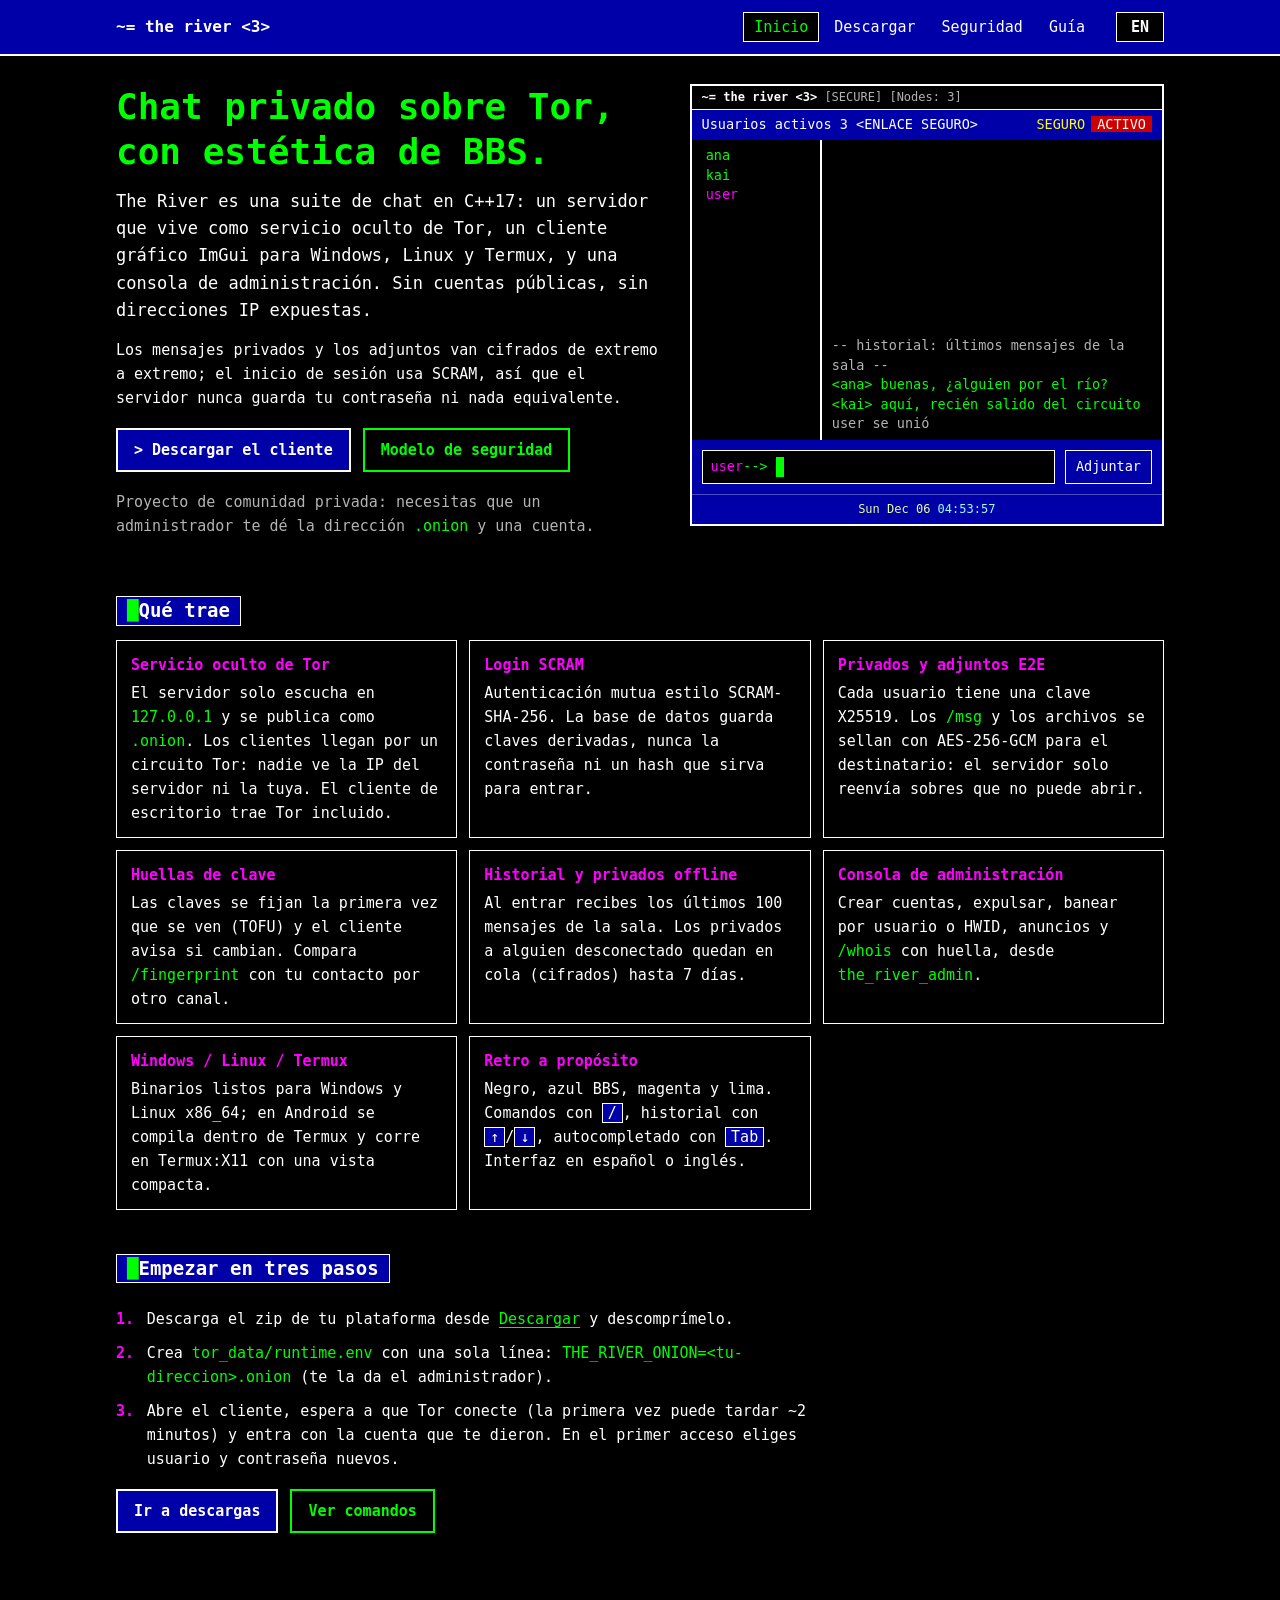
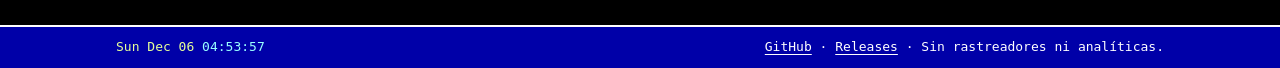
==== site/index.html @ 41ae6743 "feat(site): project website with client BBS style and Pages deploy Static ES/EN site (home, download" ====
<!doctype html>
<html lang="es" data-title-es="The River — chat privado sobre Tor" data-title-en="The River — private chat over Tor">
<head>
  <meta charset="utf-8">
  <meta name="viewport" content="width=device-width, initial-scale=1">
  <title>The River — chat privado sobre Tor</title>
  <meta name="description" content="The River: chat privado sobre Tor con mensajes privados cifrados de extremo a extremo, cliente retro para Windows, Linux y Termux.">
  <meta name="theme-color" content="#0000a8">
  <meta name="referrer" content="no-referrer">
  <link rel="icon" href="assets/favicon.svg" type="image/svg+xml">
  <link rel="stylesheet" href="assets/style.css">
  <script src="assets/site.js"></script>
</head>
<body>
  <a class="skip" href="#main"><span lang="es">Saltar al contenido</span><span lang="en">Skip to content</span></a>
  <header class="topbar">
    <div class="topbar-inner">
      <a class="brand" href="index.html">~= the river &lt;3&gt;</a>
      <nav aria-label="Principal / Main">
        <ul class="nav">
          <li><a href="index.html" aria-current="page"><span lang="es">Inicio</span><span lang="en">Home</span></a></li>
          <li><a href="download.html"><span lang="es">Descargar</span><span lang="en">Download</span></a></li>
          <li><a href="security.html"><span lang="es">Seguridad</span><span lang="en">Security</span></a></li>
          <li><a href="guide.html"><span lang="es">Guía</span><span lang="en">Guide</span></a></li>
        </ul>
      </nav>
      <button type="button" class="lang-btn" data-lang-toggle lang="en" aria-label="Switch to English">EN</button>
    </div>
  </header>
  <main id="main">

    <section class="hero" aria-labelledby="hero-title">
      <div>
        <h1 id="hero-title">
          <span lang="es">Chat privado sobre Tor, con estética de BBS.</span>
          <span lang="en">Private chat over Tor, BBS style.</span>
        </h1>
        <p class="lead" lang="es">The River es una suite de chat en C++17: un servidor que vive como servicio oculto de Tor, un cliente gráfico ImGui para Windows, Linux y Termux, y una consola de administración. Sin cuentas públicas, sin direcciones IP expuestas.</p>
        <p class="lead" lang="en">The River is a C++17 chat suite: a server that lives as a Tor hidden service, an ImGui desktop client for Windows, Linux and Termux, and an admin console. No public sign-up, no exposed IP addresses.</p>
        <p lang="es">Los mensajes privados y los adjuntos van cifrados de extremo a extremo; el inicio de sesión usa SCRAM, así que el servidor nunca guarda tu contraseña ni nada equivalente.</p>
        <p lang="en">Private messages and attachments are end-to-end encrypted; login uses SCRAM, so the server never stores your password or anything equivalent to it.</p>
        <div class="btn-row">
          <a class="btn" href="download.html"><span lang="es">&gt; Descargar el cliente</span><span lang="en">&gt; Download the client</span></a>
          <a class="btn alt" href="security.html"><span lang="es">Modelo de seguridad</span><span lang="en">Security model</span></a>
        </div>
        <p class="muted" lang="es">Proyecto de comunidad privada: necesitas que un administrador te dé la dirección <code>.onion</code> y una cuenta.</p>
        <p class="muted" lang="en">A private-community project: an administrator must give you the <code>.onion</code> address and an account.</p>
      </div>

      <figure class="term" data-term role="img" aria-label="Captura simulada del cliente: barra azul con usuarios activos, conversación en verde y magenta y el compositor user-->. / Simulated client screen: blue bar with active users, chat in lime and magenta, and the user--> composer." style="margin:0">
        <div class="term-title" aria-hidden="true"><b>~= the river &lt;3&gt;</b>  [SECURE]  [Nodes: 3]</div>
        <div class="term-head" aria-hidden="true">
          <span><span lang="es">Usuarios activos 3 &lt;ENLACE SEGURO&gt;</span><span lang="en">Active Users 3 &lt;SECURE UPLINK&gt;</span></span>
          <span><span class="status"><span lang="es">SEGURO</span><span lang="en">SECURE</span></span><span class="live"><span lang="es">ACTIVO</span><span lang="en">LIVE</span></span></span>
        </div>
        <div class="term-users-compact" aria-hidden="true"><span class="tag"><span lang="es">Ver usuarios</span><span lang="en">Show Users</span></span><span class="u-peer">ana</span> <span class="u-peer">kai</span> <span class="u-me">user</span></div>
        <div class="term-body" aria-hidden="true">
          <div class="term-users"><div class="u-peer">&nbsp;ana</div><div class="u-peer">&nbsp;kai</div><div class="u-me">&nbsp;user</div></div>
          <div class="term-sep"></div>
          <div class="term-feed">
            <p class="u-sys" data-history><span lang="es">-- historial: últimos mensajes de la sala --</span><span lang="en">-- history: latest room messages --</span></p>
            <p class="u-peer" data-history>&lt;ana&gt; <span lang="es">buenas, ¿alguien por el río?</span><span lang="en">hey, anyone down by the river?</span></p>
            <p class="u-peer" data-history>&lt;kai&gt; <span lang="es">aquí, recién salido del circuito</span><span lang="en">here, fresh out of the circuit</span></p>
            <p class="u-sys" data-history><span lang="es">user se unió</span><span lang="en">user joined</span></p>
            <p class="u-me" data-type-es="hola río &lt;3" data-type-en="hello river &lt;3">&lt;user&gt; <span lang="es">hola río &lt;3</span><span lang="en">hello river &lt;3</span></p>
            <p class="u-sys" data-type="/fingerprint kai"><span lang="es">Huella de kai: 7f3a-91c2-0be4-55d1-a8e0-3c77-e21b-4f90</span><span lang="en">kai fingerprint: 7f3a-91c2-0be4-55d1-a8e0-3c77-e21b-4f90</span></p>
            <p class="u-pm" data-type-es="/msg kai ¿la huella cuadra?" data-type-en="/msg kai does the fingerprint match?"><span lang="es">[PM a kai] ¿la huella cuadra?</span><span lang="en">[PM to kai] does the fingerprint match?</span></p>
            <p class="u-peer"><span lang="es">[PM de kai] cuadra. cifrado de extremo a extremo ;)</span><span lang="en">[PM from kai] it matches. end-to-end encrypted ;)</span></p>
            <p class="u-peer">&lt;ana&gt; [<span lang="es">IMAGEN</span><span lang="en">IMAGE</span>] rio.png (2.1 MB)</p>
          </div>
        </div>
        <div class="term-compose" aria-hidden="true">
          <div class="term-input"><span class="prompt-user">user</span><span class="prompt-arrow">--&gt;</span> <span class="u-peer" data-term-typed></span><span class="cursor">&nbsp;</span></div>
          <div class="term-attach"><span lang="es">Adjuntar</span><span lang="en">Attach</span></div>
        </div>
        <div class="term-foot" data-clock aria-hidden="true"><span class="ye">Sun Nov 22</span><span class="cy"> 00:00:00</span></div>
      </figure>
    </section>

    <section aria-labelledby="feat-title">
      <h2 id="feat-title"><span lang="es">Qué trae</span><span lang="en">What you get</span></h2>
      <ul class="features">
        <li><span class="k"><span lang="es">Servicio oculto de Tor</span><span lang="en">Tor hidden service</span></span>
          <span lang="es">El servidor solo escucha en <code>127.0.0.1</code> y se publica como <code>.onion</code>. Los clientes llegan por un circuito Tor: nadie ve la IP del servidor ni la tuya. El cliente de escritorio trae Tor incluido.</span>
          <span lang="en">The server listens on <code>127.0.0.1</code> only and is published as a <code>.onion</code>. Clients arrive through a Tor circuit: nobody sees the server's IP or yours. The desktop client ships with Tor bundled.</span></li>
        <li><span class="k"><span lang="es">Login SCRAM</span><span lang="en">SCRAM login</span></span>
          <span lang="es">Autenticación mutua estilo SCRAM-SHA-256. La base de datos guarda claves derivadas, nunca la contraseña ni un hash que sirva para entrar.</span>
          <span lang="en">Mutual SCRAM-SHA-256 style authentication. The database keeps derived keys, never the password or a hash that could be replayed to log in.</span></li>
        <li><span class="k"><span lang="es">Privados y adjuntos E2E</span><span lang="en">E2E private messages and attachments</span></span>
          <span lang="es">Cada usuario tiene una clave X25519. Los <code>/msg</code> y los archivos se sellan con AES-256-GCM para el destinatario: el servidor solo reenvía sobres que no puede abrir.</span>
          <span lang="en">Each user has an X25519 key. <code>/msg</code> messages and files are sealed with AES-256-GCM for the recipient: the server only forwards envelopes it cannot open.</span></li>
        <li><span class="k"><span lang="es">Huellas de clave</span><span lang="en">Key fingerprints</span></span>
          <span lang="es">Las claves se fijan la primera vez que se ven (TOFU) y el cliente avisa si cambian. Compara <code>/fingerprint</code> con tu contacto por otro canal.</span>
          <span lang="en">Keys are pinned on first sight (TOFU) and the client warns when they change. Compare <code>/fingerprint</code> with your contact over another channel.</span></li>
        <li><span class="k"><span lang="es">Historial y privados offline</span><span lang="en">History and offline PMs</span></span>
          <span lang="es">Al entrar recibes los últimos 100 mensajes de la sala. Los privados a alguien desconectado quedan en cola (cifrados) hasta 7 días.</span>
          <span lang="en">On login you get the latest 100 room messages. Private messages to someone offline are queued (still encrypted) for up to 7 days.</span></li>
        <li><span class="k"><span lang="es">Consola de administración</span><span lang="en">Admin console</span></span>
          <span lang="es">Crear cuentas, expulsar, banear por usuario o HWID, anuncios y <code>/whois</code> con huella, desde <code>the_river_admin</code>.</span>
          <span lang="en">Create accounts, kick, ban by user or HWID, announcements and <code>/whois</code> with fingerprint, from <code>the_river_admin</code>.</span></li>
        <li><span class="k">Windows / Linux / Termux</span>
          <span lang="es">Binarios listos para Windows y Linux x86_64; en Android se compila dentro de Termux y corre en Termux:X11 con una vista compacta.</span>
          <span lang="en">Ready-made binaries for Windows and Linux x86_64; on Android it builds inside Termux and runs in Termux:X11 with a compact layout.</span></li>
        <li><span class="k"><span lang="es">Retro a propósito</span><span lang="en">Retro on purpose</span></span>
          <span lang="es">Negro, azul BBS, magenta y lima. Comandos con <kbd>/</kbd>, historial con <kbd>↑</kbd>/<kbd>↓</kbd>, autocompletado con <kbd>Tab</kbd>. Interfaz en español o inglés.</span>
          <span lang="en">Black, BBS blue, magenta and lime. Slash commands, <kbd>↑</kbd>/<kbd>↓</kbd> history, <kbd>Tab</kbd> completion. Spanish or English interface.</span></li>
      </ul>
    </section>

    <section aria-labelledby="start-title">
      <h2 id="start-title"><span lang="es">Empezar en tres pasos</span><span lang="en">Get started in three steps</span></h2>
      <ol class="steps">
        <li lang="es">Descarga el zip de tu plataforma desde <a href="download.html">Descargar</a> y descomprímelo.</li>
        <li lang="en">Download the zip for your platform from <a href="download.html">Download</a> and unpack it.</li>
        <li lang="es">Crea <code>tor_data/runtime.env</code> con una sola línea: <code>THE_RIVER_ONION=&lt;tu-direccion&gt;.onion</code> (te la da el administrador).</li>
        <li lang="en">Create <code>tor_data/runtime.env</code> with a single line: <code>THE_RIVER_ONION=&lt;your-address&gt;.onion</code> (your administrator gives it to you).</li>
        <li lang="es">Abre el cliente, espera a que Tor conecte (la primera vez puede tardar ~2 minutos) y entra con la cuenta que te dieron. En el primer acceso eliges usuario y contraseña nuevos.</li>
        <li lang="en">Open the client, wait for Tor to connect (up to ~2 minutes the first time) and sign in with the account you were given. On first login you choose a new username and password.</li>
      </ol>
      <div class="btn-row">
        <a class="btn" href="download.html"><span lang="es">Ir a descargas</span><span lang="en">Go to downloads</span></a>
        <a class="btn alt" href="guide.html"><span lang="es">Ver comandos</span><span lang="en">See commands</span></a>
      </div>
    </section>

  </main>
  <footer class="footbar">
    <div class="footbar-inner">
      <span class="foot-clock" data-clock aria-hidden="true"><span class="ye">---</span><span class="cy"> --:--:--</span></span>
      <span><a href="https://github.com/jhulio435m/the_river">GitHub</a> &middot; <a href="https://github.com/jhulio435m/the_river/releases/latest">Releases</a> &middot; <span lang="es">Sin rastreadores ni analíticas.</span><span lang="en">No trackers, no analytics.</span></span>
    </div>
  </footer>
</body>
</html>
---- site/assets/style.css ----
/* The River - public site. Retro BBS/TTY identity shared with the ImGui client:
   black canvas, BBS blue bars, magenta + lime text, hard edges, monospace. */
:root {
  --black: #000000;
  --blue: #0000a8;        /* bbsBlue  ImVec4(0, 0, 0.66) */
  --blue-hi: #0000cc;     /* ButtonHovered ImVec4(0, 0, 0.8) */
  --magenta: #ff00ff;     /* bbsMagenta: 6.7:1 on black; only large/bold text on blue */
  --lime: #00ff00;        /* bbsLime */
  --white: #ffffff;
  --gray: #b3b3b3;        /* system log lines ImVec4(0.7, 0.7, 0.7) */
  --yellow: #ffff00;      /* status label */
  --cyan-pale: #99ffff;   /* footer clock */
  --yellow-pale: #e6ff99;
  --red: #cc0000;         /* LIVE badge */
  --warn: #ff7352;        /* ULTIMO ERROR */
  --border: rgba(0, 255, 102, 0.35);
  --mono: ui-monospace, "Cascadia Mono", "Cascadia Code", Consolas, "DejaVu Sans Mono",
          "Liberation Mono", Menlo, "Courier New", monospace;
  --gutter: 16px;
  --max: 1080px;
  color-scheme: dark;
}

*, *::before, *::after { box-sizing: border-box; border-radius: 0 !important; }

html { background: var(--black); -webkit-text-size-adjust: 100%; }
body {
  margin: 0;
  background: var(--black);
  color: var(--white);
  font-family: var(--mono);
  font-size: 15px;
  line-height: 1.6;
  min-height: 100vh;
  display: flex;
  flex-direction: column;
}

/* Language switching: every translatable block carries lang="es" or lang="en". */
html[lang="es"] body [lang="en"]:not(.lang-btn),
html[lang="en"] body [lang="es"]:not(.lang-btn) { display: none !important; }

a { color: var(--lime); text-underline-offset: 3px; }
a:hover { color: var(--white); background: var(--blue); }
:focus-visible { outline: 2px solid var(--yellow); outline-offset: 2px; }
::selection { background: var(--magenta); color: var(--black); }

.skip {
  position: absolute; left: var(--gutter); top: -100px; z-index: 10;
  background: var(--yellow); color: var(--black); padding: 4px 10px; font-weight: bold;
}
.skip:focus { top: 8px; }
.sr-only {
  position: absolute; width: 1px; height: 1px; padding: 0; margin: -1px;
  overflow: hidden; clip: rect(0 0 0 0); white-space: nowrap; border: 0;
}

/* ---------- Header bar (blue, like RenderHeaderBar) ---------- */
.topbar { background: var(--blue); color: var(--white); border-bottom: 2px solid var(--white); }
.topbar-inner {
  max-width: var(--max); margin: 0 auto; padding: 8px var(--gutter);
  display: flex; flex-wrap: wrap; align-items: center; gap: 8px 20px;
}
.brand {
  color: var(--white); text-decoration: none; font-weight: bold; white-space: nowrap;
  font-size: 16px; margin-right: auto;
}
.brand:hover { background: transparent; color: var(--lime); }
.brand .heart { color: var(--white); }
.nav { display: flex; flex-wrap: wrap; gap: 4px; margin: 0; padding: 0; list-style: none; }
.nav a {
  display: block; padding: 2px 10px; color: var(--white); text-decoration: none;
  border: 1px solid transparent;
}
.nav a:hover { background: var(--blue-hi); border-color: var(--white); color: var(--white); }
.nav a[aria-current="page"] { background: var(--black); color: var(--lime); border-color: var(--white); }

.lang-btn {
  font: inherit; font-weight: bold; cursor: pointer;
  background: var(--black); color: var(--white);
  border: 1px solid var(--white); padding: 2px 0; width: 48px;
}
.lang-btn:hover { background: var(--blue-hi); }

@media (max-width: 720px) {
  .topbar-inner { gap: 8px; }
  .topbar-inner > nav { order: 3; width: 100%; }
  .nav { display: grid; grid-template-columns: repeat(4, 1fr); }
  .nav a { text-align: center; padding: 4px 2px; border-color: rgba(255,255,255,.35); }
}
@media (max-width: 400px) {
  .nav { grid-template-columns: repeat(2, 1fr); }
}

/* ---------- Layout ---------- */
main { flex: 1; width: 100%; max-width: var(--max); margin: 0 auto; padding: 28px var(--gutter) 48px; }
section { margin: 0 0 44px; }
h1, h2, h3 { line-height: 1.25; margin: 0 0 14px; font-weight: bold; }
h1 { font-size: clamp(24px, 5vw, 36px); color: var(--lime); }
h2 {
  font-size: 19px; color: var(--white); background: var(--blue);
  display: inline-block; padding: 2px 10px; border: 1px solid var(--white);
}
h3 { font-size: 16px; color: var(--magenta); margin-top: 22px; }
h2::before { content: "\2588 "; color: var(--lime); }
p { margin: 0 0 14px; max-width: 78ch; }
ul, ol { margin: 0 0 14px; padding-left: 1.6em; max-width: 78ch; }
li { margin: 4px 0; }
ul.bullets { list-style: none; padding-left: 0; }
ul.bullets > li { padding-left: 2.2ch; text-indent: -2.2ch; }
ul.bullets > li::before { content: "> "; color: var(--magenta); }
strong { color: var(--lime); }
.muted { color: var(--gray); }
.lead { font-size: 17px; color: var(--white); }
.prompt-user { color: var(--magenta); }
.prompt-arrow { color: var(--lime); }

code, kbd, pre { font-family: var(--mono); }
code { color: var(--lime); overflow-wrap: anywhere; }
kbd { border: 1px solid var(--white); padding: 0 5px; color: var(--white); background: var(--blue); }
pre {
  background: var(--black); color: var(--lime); border: 1px solid var(--white);
  padding: 12px 14px; margin: 0 0 16px; overflow-x: auto; max-width: 100%;
  font-size: 14px; line-height: 1.5;
}
pre code { overflow-wrap: normal; }
pre .c { color: var(--gray); }

.panel { border: 1px solid var(--border); padding: 14px 16px; margin: 0 0 16px; background: #020402; }
.note { border-left: 4px solid var(--yellow); background: #0d0d00; padding: 10px 14px; margin: 0 0 16px; }
.note.warn { border-left-color: var(--warn); background: #1a0402; }
.note .tag { color: var(--yellow); font-weight: bold; }
.note.warn .tag { color: var(--warn); }

.grid { display: grid; gap: 16px; grid-template-columns: repeat(auto-fit, minmax(min(100%, 300px), 1fr)); }
.card { border: 1px solid var(--white); background: var(--black); padding: 14px 16px; }
.card h3 { margin-top: 0; }
.card p:last-child, .card ul:last-child { margin-bottom: 0; }

.btn {
  display: inline-block; font: inherit; font-weight: bold; text-decoration: none; cursor: pointer;
  padding: 8px 16px; border: 2px solid var(--white); background: var(--blue); color: var(--white);
}
.btn:hover { background: var(--blue-hi); color: var(--white); }
.btn.alt { background: var(--black); color: var(--lime); border-color: var(--lime); }
.btn.alt:hover { background: var(--lime); color: var(--black); }
.btn-row { display: flex; flex-wrap: wrap; gap: 12px; margin: 18px 0; }

/* Tables (commands / env vars) */
.table-wrap { overflow-x: auto; margin: 0 0 16px; border: 1px solid var(--white); }
table { border-collapse: collapse; width: 100%; font-size: 14px; }
th, td { text-align: left; vertical-align: top; padding: 7px 10px; border-bottom: 1px solid rgba(255,255,255,.2); }
th { background: var(--blue); color: var(--white); }
td:first-child { white-space: nowrap; }
tr:last-child td { border-bottom: 0; }
@media (max-width: 600px) {
  /* Stack rows so tables never need horizontal scroll on phones. */
  table, thead, tbody, tr, th, td { display: block; }
  thead { position: absolute; width: 1px; height: 1px; overflow: hidden; clip: rect(0 0 0 0); }
  tr { border-bottom: 1px solid rgba(255,255,255,.25); padding: 6px 0; }
  tr:last-child { border-bottom: 0; }
  td { border: 0; padding: 2px 10px; }
  td:first-child { white-space: normal; }
}

/* Can / can't see table colouring */
.yes { color: var(--lime); font-weight: bold; }
.no { color: var(--magenta); font-weight: bold; }

/* ---------- Hero terminal (mock of the client chat screen) ---------- */
.hero { display: grid; gap: 28px; grid-template-columns: minmax(0, 1fr); align-items: start; }
@media (min-width: 960px) { .hero { grid-template-columns: minmax(0, 1.15fr) minmax(0, 1fr); } }

.term {
  border: 2px solid var(--white); background: var(--black); font-size: 13.5px; line-height: 1.45;
  display: flex; flex-direction: column; min-width: 0; user-select: none;
}
.term-title {
  background: var(--black); color: var(--gray); padding: 3px 10px; border-bottom: 1px solid var(--white);
  font-size: 12px; white-space: nowrap; overflow: hidden; text-overflow: ellipsis;
}
.term-title b { color: var(--white); }
.term-head {
  background: var(--blue); color: var(--white); padding: 5px 10px;
  display: flex; flex-wrap: wrap; justify-content: space-between; gap: 4px 12px;
}
.term-head .status { color: var(--yellow); }
.term-head .live { background: var(--red); color: var(--white); padding: 0 6px; margin-left: 6px; }
.term-body { display: grid; grid-template-columns: 9.5em 2px minmax(0, 1fr); height: 300px; }
.term-users { padding: 6px 0 6px 6px; overflow: hidden; }
.term-users div { white-space: nowrap; overflow: hidden; text-overflow: ellipsis; }
.term-sep { background: var(--white); }
.term-feed {
  padding: 6px 10px; overflow: hidden; display: flex; flex-direction: column; justify-content: flex-end;
}
.term-feed p { margin: 0; max-width: none; overflow-wrap: anywhere; }
.u-me { color: var(--magenta); }
.u-peer { color: var(--lime); }
.u-sys { color: var(--gray); }
.u-pm { color: var(--magenta); }
.u-warn { color: var(--yellow); }
.term-compose { background: var(--blue); padding: 10px; display: flex; gap: 10px; }
.term-input {
  flex: 1; min-width: 0; background: var(--black); border: 1px solid var(--white);
  padding: 6px 8px; white-space: nowrap; overflow: hidden;
}
.term-attach {
  border: 1px solid var(--white); background: var(--blue); color: var(--white);
  padding: 6px 10px; white-space: nowrap;
}
.cursor { display: inline-block; width: .6em; background: var(--lime); color: var(--black); animation: blink 1s steps(1) infinite; }
.term-foot {
  background: var(--blue); text-align: center; padding: 6px 10px; font-size: 12px;
  border-top: 1px solid rgba(255,255,255,.3); white-space: nowrap; overflow: hidden;
}
.term-foot .cy, .foot-clock .cy { color: var(--cyan-pale); }
.term-foot .ye, .foot-clock .ye { color: var(--yellow-pale); }

/* Animation state set by site.js; without JS (or with reduced motion) every line is shown. */
.term.anim .term-feed p { display: none; }
.term.anim .term-feed p.on { display: block; animation: rise .25s ease-out; }

@keyframes blink { 50% { background: transparent; } }
@keyframes rise { from { opacity: 0; transform: translateY(6px); } to { opacity: 1; transform: none; } }

@media (max-width: 640px) {
  /* Compact layout, like the client on narrow screens: users panel collapses. */
  .term { font-size: 12.5px; }
  .term-body { grid-template-columns: minmax(0, 1fr); height: 260px; }
  .term-users, .term-sep { display: none; }
}
.term-users-compact { display: none; padding: 5px 10px; border-bottom: 1px solid var(--border); }
@media (max-width: 640px) { .term-users-compact { display: block; } }
.term-users-compact .tag { background: var(--blue); color: var(--white); padding: 0 6px; margin-right: 6px; border: 1px solid var(--white); }

/* Feature list */
.features { list-style: none; padding: 0; margin: 0; display: grid; gap: 12px;
  grid-template-columns: repeat(auto-fit, minmax(min(100%, 300px), 1fr)); max-width: none; }
.features li { border: 1px solid var(--white); padding: 12px 14px; margin: 0; }
.features .k { display: block; color: var(--magenta); font-weight: bold; margin-bottom: 4px; }

/* Steps */
ol.steps { counter-reset: s; list-style: none; padding-left: 0; }
ol.steps > li { counter-increment: s; position: relative; padding-left: 3.4ch; margin: 10px 0; }
ol.steps > li::before { content: counter(s) "."; position: absolute; left: 0; color: var(--magenta); font-weight: bold; }

.toc { display: flex; flex-wrap: wrap; gap: 6px 16px; list-style: none; padding: 0; margin: 0 0 28px; max-width: none; }
.toc a::before { content: "[ "; color: var(--gray); }
.toc a::after { content: " ]"; color: var(--gray); }

/* ---------- Footer bar (blue, like RenderFooterBar) ---------- */
.footbar { background: var(--blue); color: var(--white); border-top: 2px solid var(--white); }
.footbar-inner {
  max-width: var(--max); margin: 0 auto; padding: 10px var(--gutter);
  display: flex; flex-wrap: wrap; justify-content: space-between; gap: 6px 20px; font-size: 13px;
}
.footbar a { color: var(--white); }
.footbar a:hover { background: var(--black); color: var(--lime); }
.foot-clock { white-space: nowrap; }

@media (prefers-reduced-motion: reduce) {
  *, *::before, *::after { animation: none !important; transition: none !important; scroll-behavior: auto !important; }
  .term.anim .term-feed p { display: block; }
}
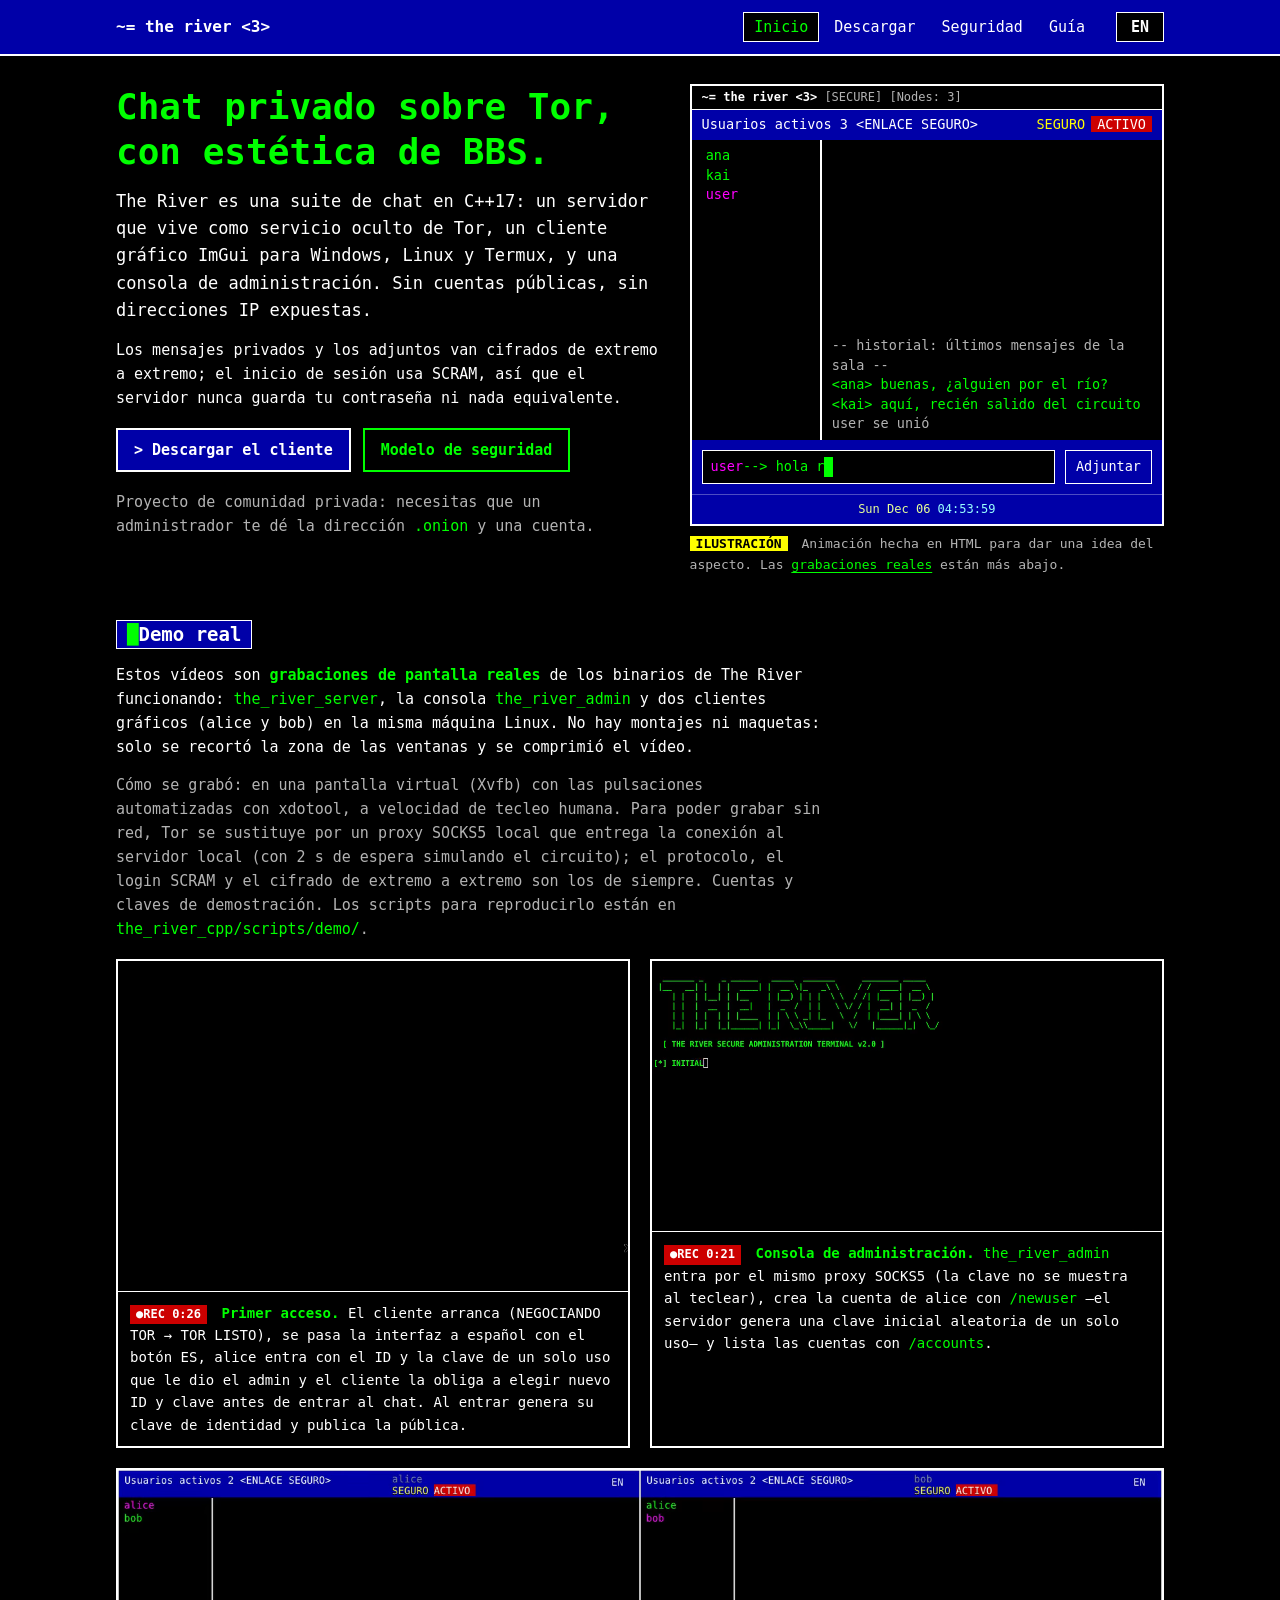
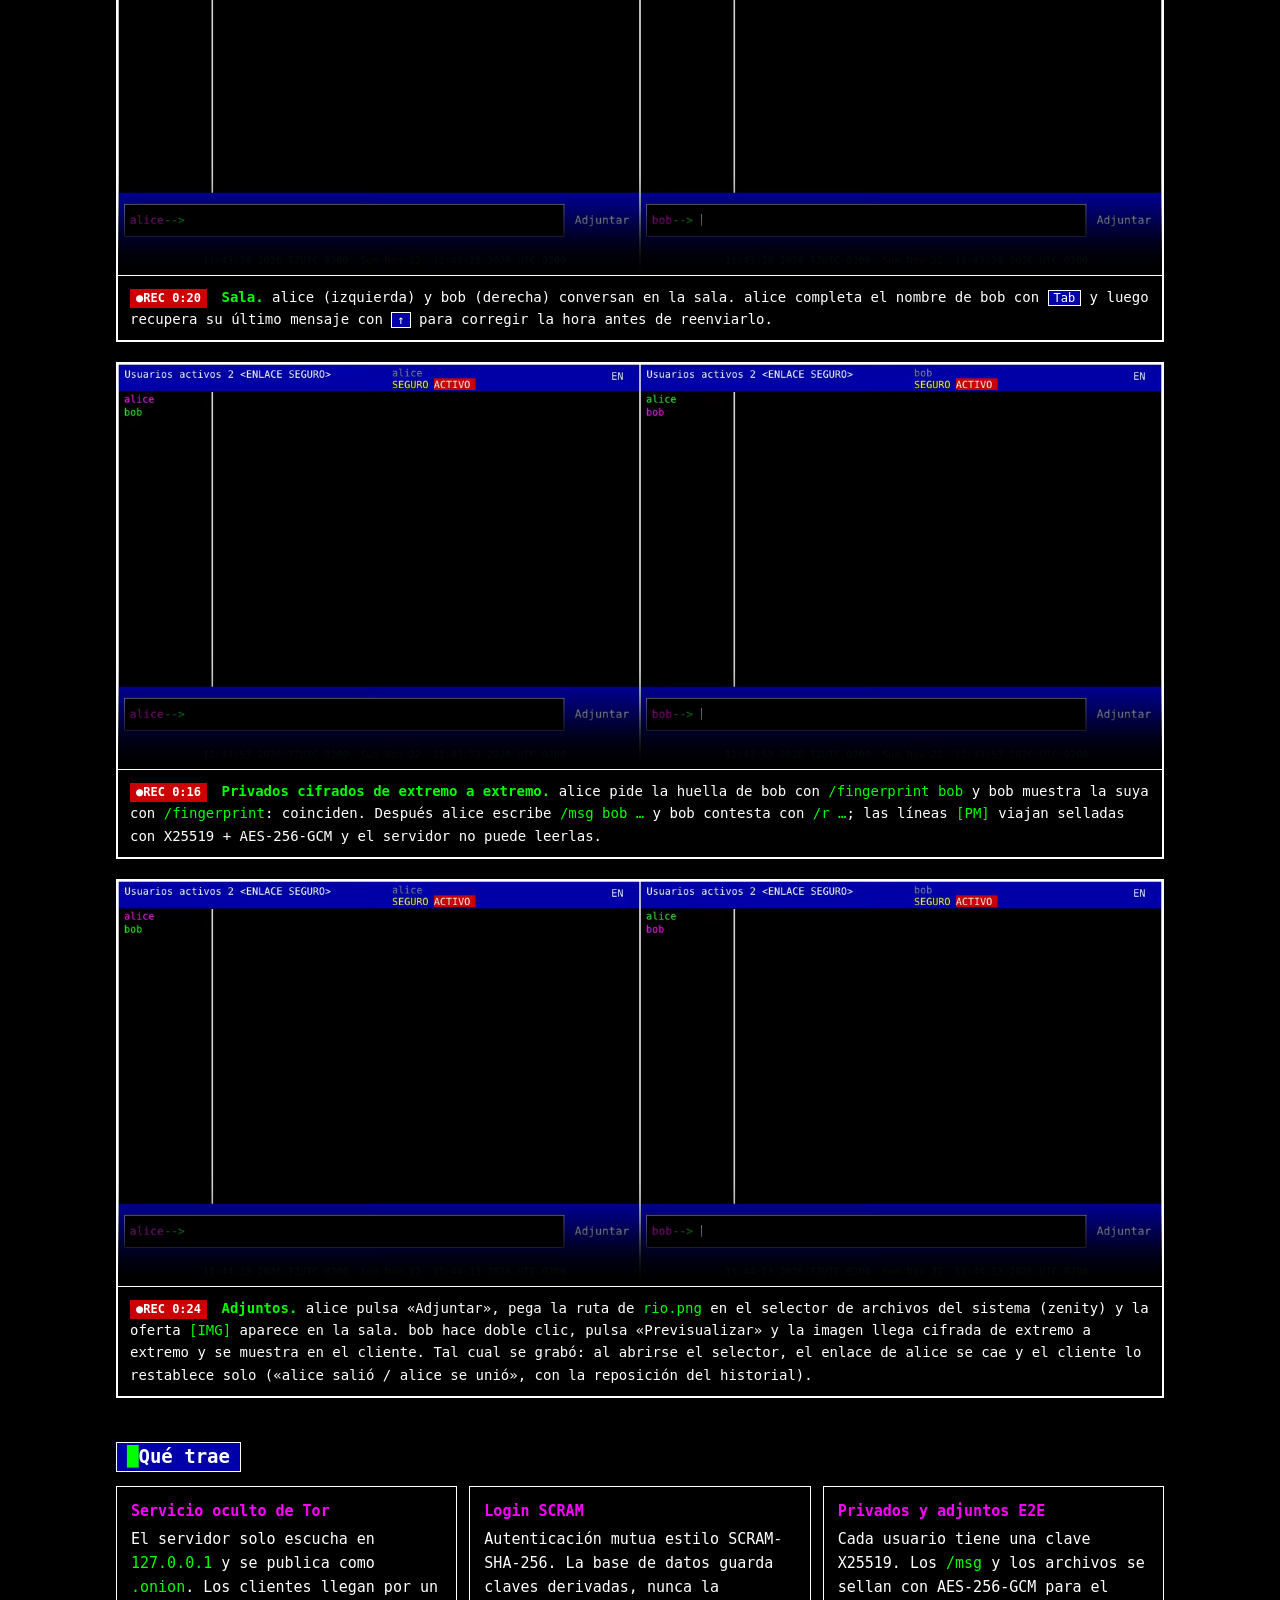
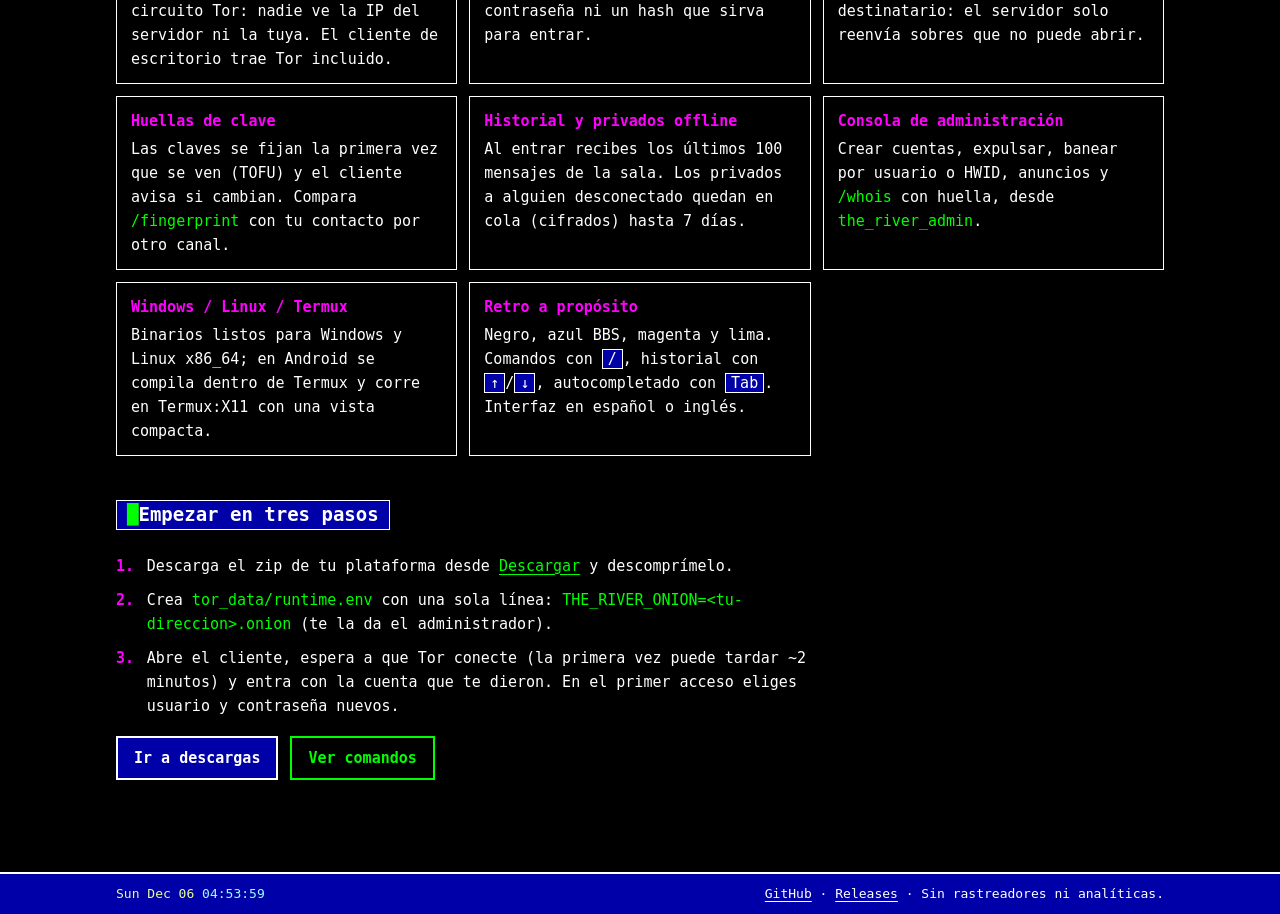
==== commit 594a6812: "feat(site): real recorded demo videos, Cloudflare Pages headers and deploy script Five real screen r" ====
--- a/site/index.html
+++ b/site/index.html
@@ -47,7 +47,8 @@
         <p class="muted" lang="en">A private-community project: an administrator must give you the <code>.onion</code> address and an account.</p>
       </div>
 
-      <figure class="term" data-term role="img" aria-label="Captura simulada del cliente: barra azul con usuarios activos, conversación en verde y magenta y el compositor user-->. / Simulated client screen: blue bar with active users, chat in lime and magenta, and the user--> composer." style="margin:0">
+      <div class="hero-visual">
+      <figure class="term" data-term role="img" aria-label="Ilustración animada del cliente (no es una grabación): barra azul con usuarios activos, conversación en verde y magenta y el compositor user-->. / Animated illustration of the client (not a recording): blue bar with active users, chat in lime and magenta, and the user--> composer.">
         <div class="term-title" aria-hidden="true"><b>~= the river &lt;3&gt;</b>  [SECURE]  [Nodes: 3]</div>
         <div class="term-head" aria-hidden="true">
           <span><span lang="es">Usuarios activos 3 &lt;ENLACE SEGURO&gt;</span><span lang="en">Active Users 3 &lt;SECURE UPLINK&gt;</span></span>
@@ -75,6 +76,66 @@
         </div>
         <div class="term-foot" data-clock aria-hidden="true"><span class="ye">Sun Nov 22</span><span class="cy"> 00:00:00</span></div>
       </figure>
+      <p class="mock-label"><span class="tag" lang="es">ILUSTRACIÓN</span><span class="tag" lang="en">ILLUSTRATION</span>
+        <span lang="es">Animación hecha en HTML para dar una idea del aspecto. Las <a href="#demo">grabaciones reales</a> están más abajo.</span>
+        <span lang="en">An HTML animation to give an idea of the look. The <a href="#demo">real recordings</a> are below.</span></p>
+      </div>
+    </section>
+
+    <section id="demo" aria-labelledby="demo-title">
+      <h2 id="demo-title"><span lang="es">Demo real</span><span lang="en">Real demo</span></h2>
+      <p lang="es">Estos vídeos son <strong>grabaciones de pantalla reales</strong> de los binarios de The River funcionando: <code>the_river_server</code>, la consola <code>the_river_admin</code> y dos clientes gráficos (alice y bob) en la misma máquina Linux. No hay montajes ni maquetas: solo se recortó la zona de las ventanas y se comprimió el vídeo.</p>
+      <p lang="en">These videos are <strong>real screen recordings</strong> of The River binaries running: <code>the_river_server</code>, the <code>the_river_admin</code> console and two GUI clients (alice and bob) on the same Linux machine. No mock-ups or edited composites: the capture was only cropped to the windows and compressed.</p>
+      <p class="muted" lang="es">Cómo se grabó: en una pantalla virtual (Xvfb) con las pulsaciones automatizadas con xdotool, a velocidad de tecleo humana. Para poder grabar sin red, Tor se sustituye por un proxy SOCKS5 local que entrega la conexión al servidor local (con 2 s de espera simulando el circuito); el protocolo, el login SCRAM y el cifrado de extremo a extremo son los de siempre. Cuentas y claves de demostración. Los scripts para reproducirlo están en <code>the_river_cpp/scripts/demo/</code>.</p>
+      <p class="muted" lang="en">How it was recorded: on a virtual display (Xvfb) with keystrokes automated by xdotool at human typing speed. To record offline, Tor is replaced by a local SOCKS5 proxy that hands the connection to the local server (with a 2 s delay standing in for the circuit); the protocol, SCRAM login and end-to-end encryption are the real ones. Demo accounts and keys only. The scripts that reproduce it live in <code>the_river_cpp/scripts/demo/</code>.</p>
+
+      <div class="clips">
+        <figure class="clip">
+          <video data-demo muted loop playsinline preload="metadata" width="960" height="620" poster="media/login.jpg" aria-describedby="cap-login">
+            <source src="media/login.mp4" type="video/mp4">
+            <source src="media/login.webm" type="video/webm">
+          </video>
+          <figcaption id="cap-login"><span class="rec">REC 0:26</span>
+            <span lang="es"><strong>Primer acceso.</strong> El cliente arranca (NEGOCIANDO TOR → TOR LISTO), se pasa la interfaz a español con el botón ES, alice entra con el ID y la clave de un solo uso que le dio el admin y el cliente la obliga a elegir nuevo ID y clave antes de entrar al chat. Al entrar genera su clave de identidad y publica la pública.</span>
+            <span lang="en"><strong>First access.</strong> The client starts (NEGOCIANDO TOR → TOR LISTO), the UI is switched to Spanish with the ES button, alice signs in with the ID and one-time key the admin gave her, and the client makes her pick a new ID and key before entering the chat. On entry it generates her identity key and publishes the public half.</span></figcaption>
+        </figure>
+        <figure class="clip">
+          <video data-demo muted loop playsinline preload="metadata" width="1012" height="536" poster="media/admin.jpg" aria-describedby="cap-admin">
+            <source src="media/admin.mp4" type="video/mp4">
+            <source src="media/admin.webm" type="video/webm">
+          </video>
+          <figcaption id="cap-admin"><span class="rec">REC 0:21</span>
+            <span lang="es"><strong>Consola de administración.</strong> <code>the_river_admin</code> entra por el mismo proxy SOCKS5 (la clave no se muestra al teclear), crea la cuenta de alice con <code>/newuser</code> —el servidor genera una clave inicial aleatoria de un solo uso— y lista las cuentas con <code>/accounts</code>.</span>
+            <span lang="en"><strong>Admin console.</strong> <code>the_river_admin</code> connects through the same SOCKS5 proxy (the key is not echoed), creates alice's account with <code>/newuser</code> —the server generates a random one-time initial key— and lists accounts with <code>/accounts</code>.</span></figcaption>
+        </figure>
+        <figure class="clip wide">
+          <video data-demo muted loop playsinline preload="metadata" width="1600" height="620" poster="media/chat.jpg" aria-describedby="cap-chat">
+            <source src="media/chat.mp4" type="video/mp4">
+            <source src="media/chat.webm" type="video/webm">
+          </video>
+          <figcaption id="cap-chat"><span class="rec">REC 0:20</span>
+            <span lang="es"><strong>Sala.</strong> alice (izquierda) y bob (derecha) conversan en la sala. alice completa el nombre de bob con <kbd>Tab</kbd> y luego recupera su último mensaje con <kbd>↑</kbd> para corregir la hora antes de reenviarlo.</span>
+            <span lang="en"><strong>Room.</strong> alice (left) and bob (right) chat in the room. alice completes bob's name with <kbd>Tab</kbd>, then recalls her last message with <kbd>↑</kbd> to fix the time before sending it again.</span></figcaption>
+        </figure>
+        <figure class="clip wide">
+          <video data-demo muted loop playsinline preload="metadata" width="1600" height="620" poster="media/private.jpg" aria-describedby="cap-private">
+            <source src="media/private.mp4" type="video/mp4">
+            <source src="media/private.webm" type="video/webm">
+          </video>
+          <figcaption id="cap-private"><span class="rec">REC 0:16</span>
+            <span lang="es"><strong>Privados cifrados de extremo a extremo.</strong> alice pide la huella de bob con <code>/fingerprint bob</code> y bob muestra la suya con <code>/fingerprint</code>: coinciden. Después alice escribe <code>/msg bob …</code> y bob contesta con <code>/r …</code>; las líneas <code>[PM]</code> viajan selladas con X25519 + AES-256-GCM y el servidor no puede leerlas.</span>
+            <span lang="en"><strong>End-to-end encrypted private messages.</strong> alice asks for bob's fingerprint with <code>/fingerprint bob</code> and bob shows his own with <code>/fingerprint</code>: they match. Then alice sends <code>/msg bob …</code> and bob replies with <code>/r …</code>; the <code>[PM]</code> lines travel sealed with X25519 + AES-256-GCM and the server cannot read them.</span></figcaption>
+        </figure>
+        <figure class="clip wide">
+          <video data-demo muted loop playsinline preload="metadata" width="1600" height="620" poster="media/attachment.jpg" aria-describedby="cap-attachment">
+            <source src="media/attachment.mp4" type="video/mp4">
+            <source src="media/attachment.webm" type="video/webm">
+          </video>
+          <figcaption id="cap-attachment"><span class="rec">REC 0:24</span>
+            <span lang="es"><strong>Adjuntos.</strong> alice pulsa «Adjuntar», pega la ruta de <code>rio.png</code> en el selector de archivos del sistema (zenity) y la oferta <code>[IMG]</code> aparece en la sala. bob hace doble clic, pulsa «Previsualizar» y la imagen llega cifrada de extremo a extremo y se muestra en el cliente. Tal cual se grabó: al abrirse el selector, el enlace de alice se cae y el cliente lo restablece solo («alice salió / alice se unió», con la reposición del historial).</span>
+            <span lang="en"><strong>Attachments.</strong> alice clicks “Adjuntar” (Attach), pastes the path of <code>rio.png</code> into the system file picker (zenity) and the <code>[IMG]</code> offer shows up in the room. bob double-clicks it, presses “Previsualizar” (Preview) and the image arrives end-to-end encrypted and is shown in the client. Exactly as recorded: when the picker opens, alice's link drops and the client re-establishes it by itself (“alice salió / alice se unió”, with the history replay).</span></figcaption>
+        </figure>
+      </div>
     </section>
 
     <section aria-labelledby="feat-title">
--- a/site/assets/style.css
+++ b/site/assets/style.css
@@ -233,6 +233,26 @@
 @media (max-width: 640px) { .term-users-compact { display: block; } }
 .term-users-compact .tag { background: var(--blue); color: var(--white); padding: 0 6px; margin-right: 6px; border: 1px solid var(--white); }
 
+/* Hero mock is an illustration: say so right under it. */
+.hero-visual { min-width: 0; }
+.hero-visual .term { margin: 0; }
+.mock-label { font-size: 13px; color: var(--gray); margin: 8px 0 0; max-width: none; }
+.mock-label .tag { background: var(--yellow); color: var(--black); font-weight: bold; padding: 0 6px; margin-right: 6px; }
+
+/* ---------- Real demo clips (site/media, recorded by scripts/demo) ---------- */
+.clips { display: grid; gap: 20px; grid-template-columns: minmax(0, 1fr); margin-top: 18px; }
+@media (min-width: 900px) {
+  .clips { grid-template-columns: repeat(2, minmax(0, 1fr)); }
+  .clip.wide { grid-column: 1 / -1; }
+}
+.clip { margin: 0; border: 2px solid var(--white); background: var(--black); min-width: 0; }
+.clip video { display: block; width: 100%; height: auto; background: var(--black); border-bottom: 1px solid var(--white); }
+.clip figcaption { padding: 10px 12px; font-size: 14px; color: var(--white); }
+.clip figcaption kbd { font-size: 12px; }
+.rec { display: inline-block; background: var(--red); color: var(--white); font-weight: bold; padding: 0 6px; margin-right: 6px; font-size: 12px; }
+.rec::before { content: "\25CF "; }
+.clip-single { max-width: 100%; margin: 0 0 16px; }
+
 /* Feature list */
 .features { list-style: none; padding: 0; margin: 0; display: grid; gap: 12px;
   grid-template-columns: repeat(auto-fit, minmax(min(100%, 300px), 1fr)); max-width: none; }
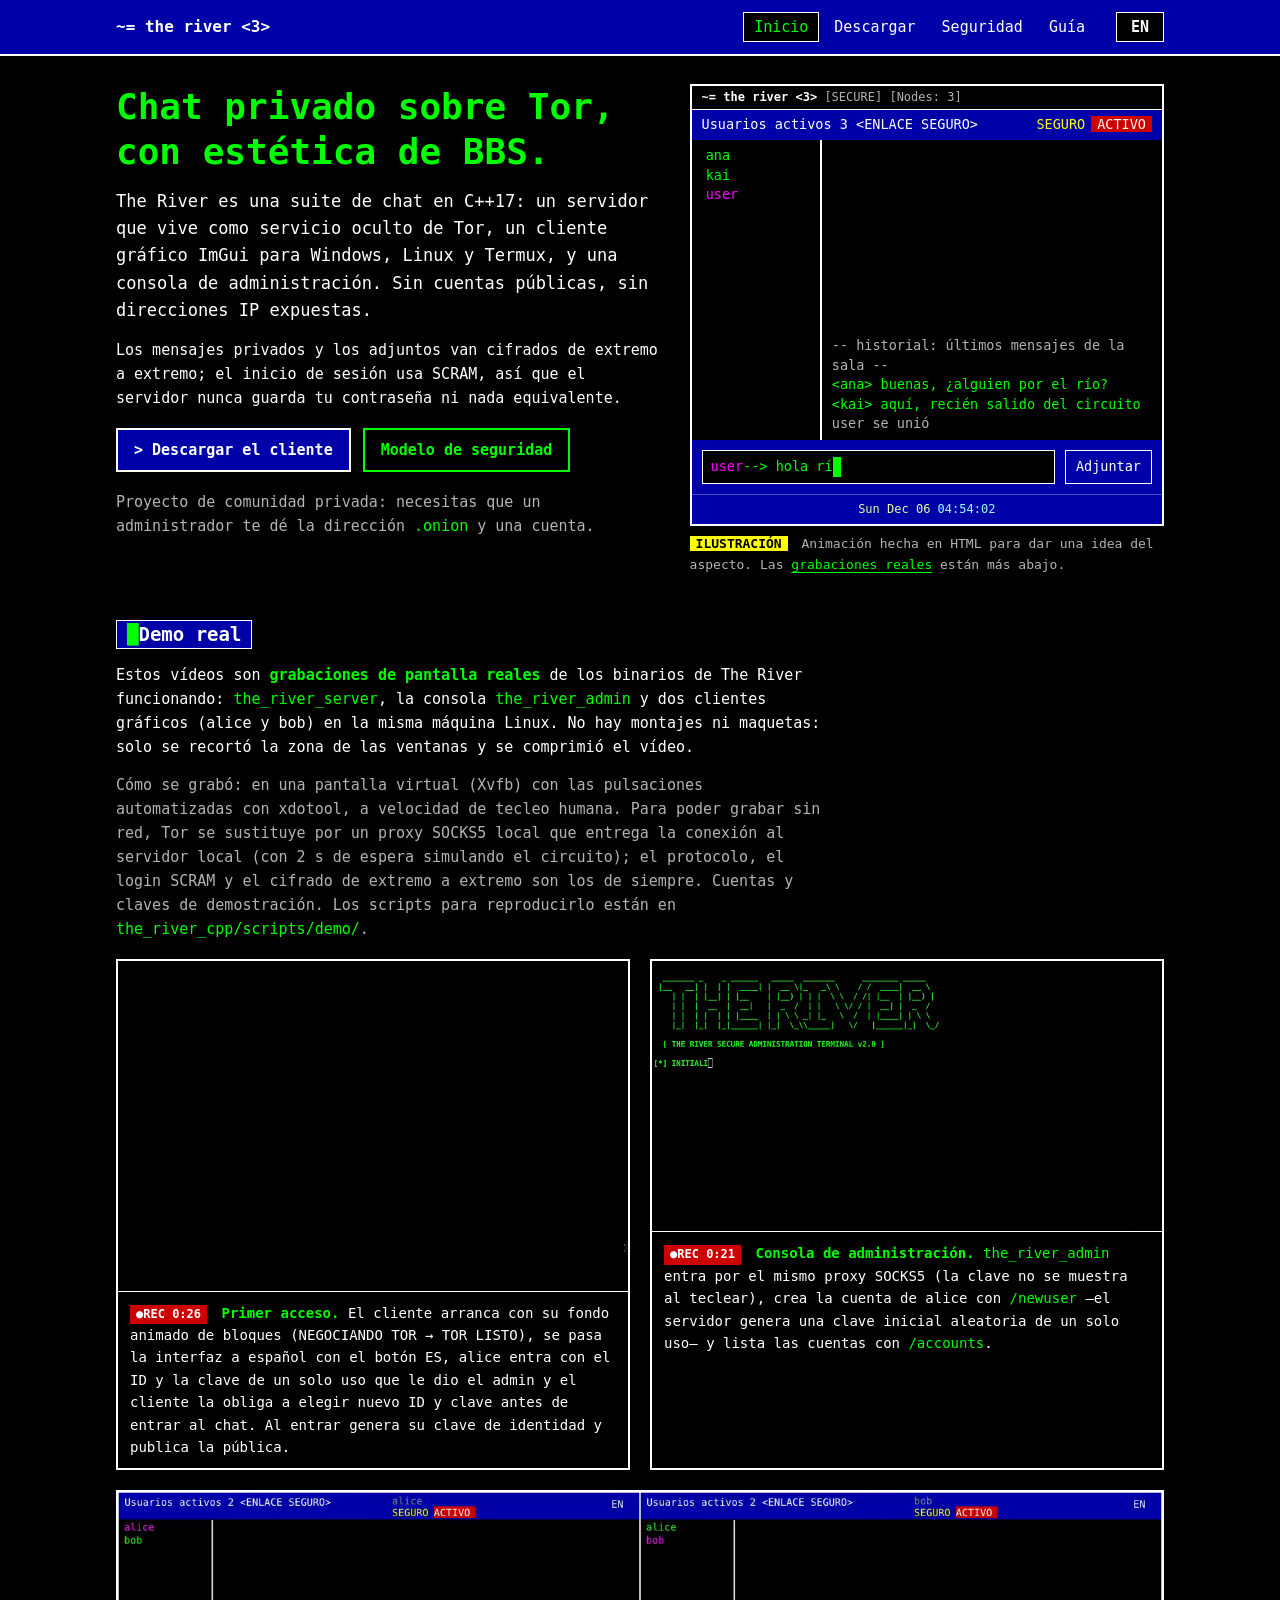
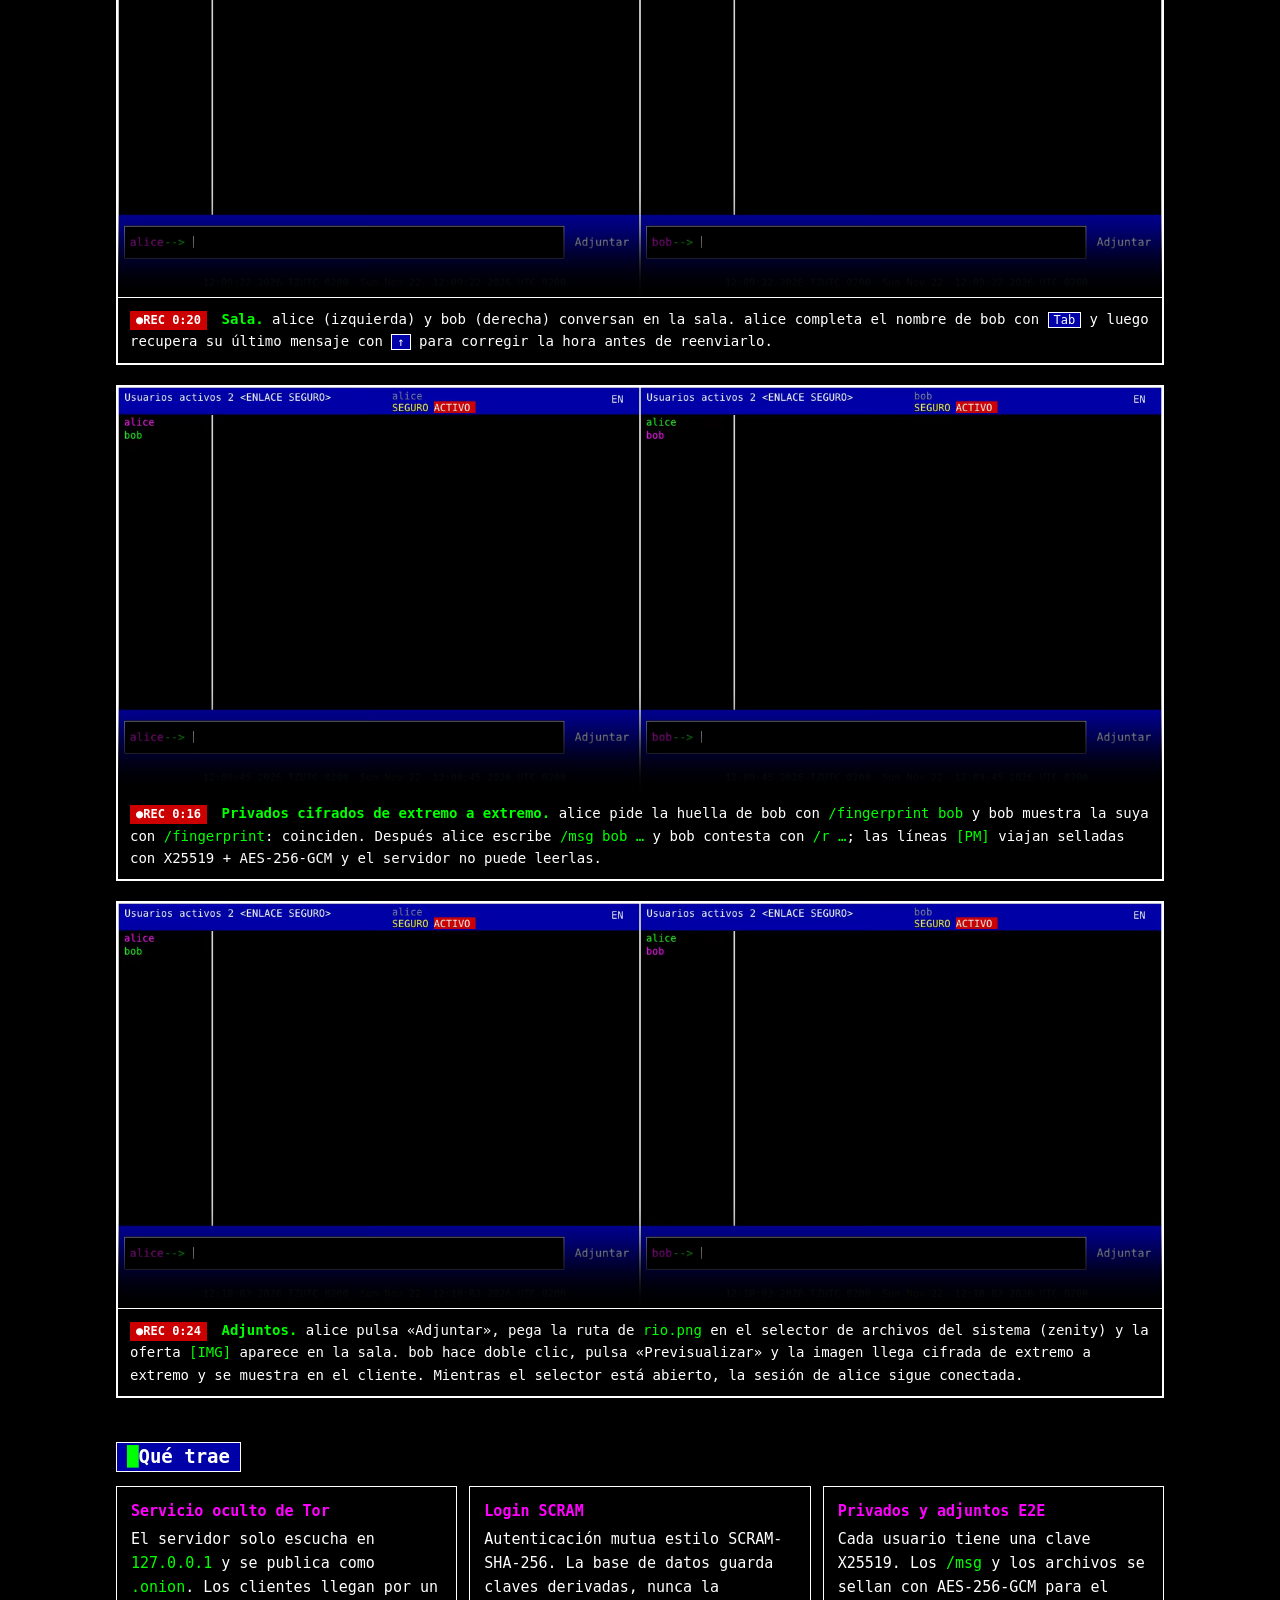
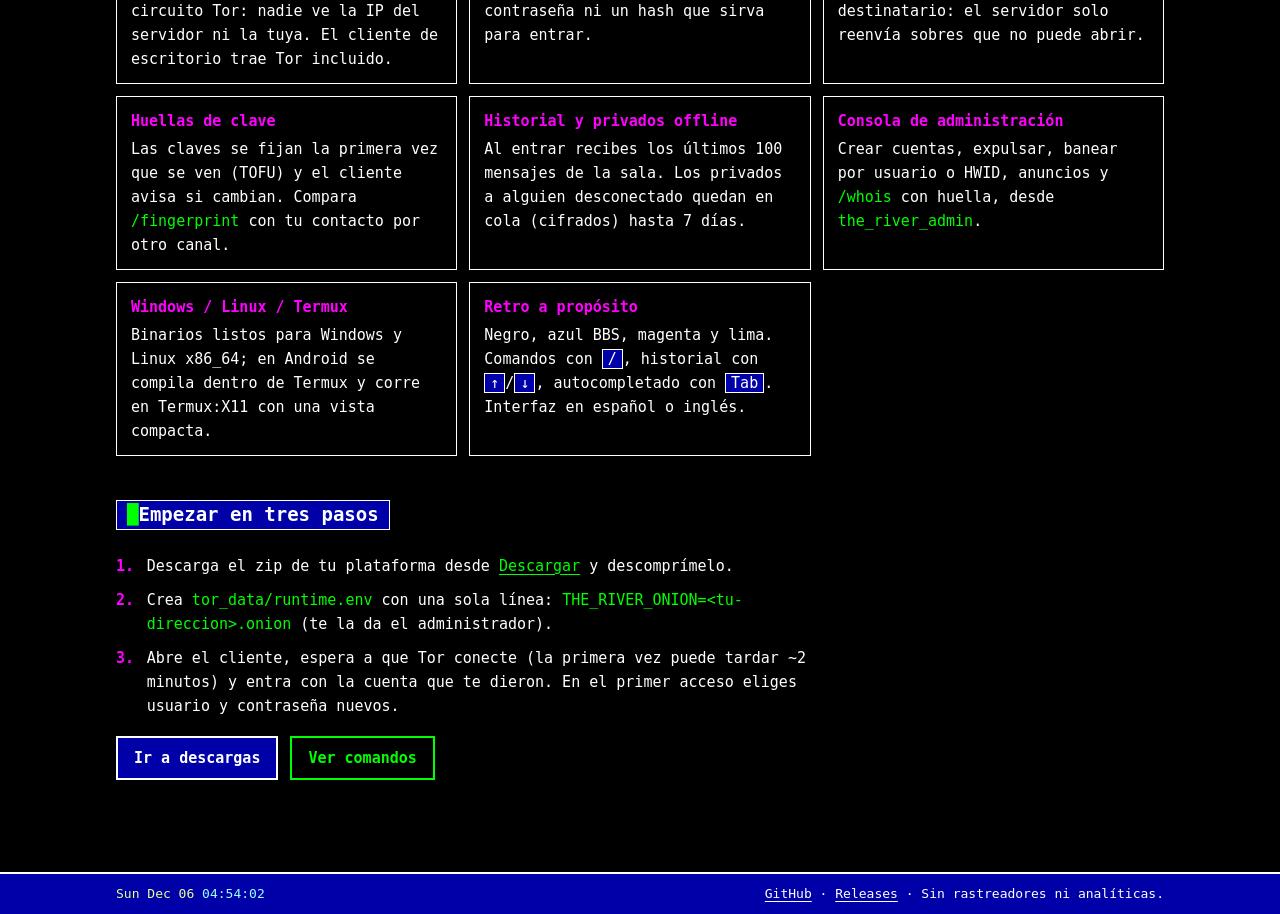
==== commit 9bd1087e: "fix(client): survive EINTR and idle timeouts, render block glyphs, bilingual status texts - RecvExac" ====
--- a/site/index.html
+++ b/site/index.html
@@ -96,8 +96,8 @@
             <source src="media/login.webm" type="video/webm">
           </video>
           <figcaption id="cap-login"><span class="rec">REC 0:26</span>
-            <span lang="es"><strong>Primer acceso.</strong> El cliente arranca (NEGOCIANDO TOR → TOR LISTO), se pasa la interfaz a español con el botón ES, alice entra con el ID y la clave de un solo uso que le dio el admin y el cliente la obliga a elegir nuevo ID y clave antes de entrar al chat. Al entrar genera su clave de identidad y publica la pública.</span>
-            <span lang="en"><strong>First access.</strong> The client starts (NEGOCIANDO TOR → TOR LISTO), the UI is switched to Spanish with the ES button, alice signs in with the ID and one-time key the admin gave her, and the client makes her pick a new ID and key before entering the chat. On entry it generates her identity key and publishes the public half.</span></figcaption>
+            <span lang="es"><strong>Primer acceso.</strong> El cliente arranca con su fondo animado de bloques (NEGOCIANDO TOR → TOR LISTO), se pasa la interfaz a español con el botón ES, alice entra con el ID y la clave de un solo uso que le dio el admin y el cliente la obliga a elegir nuevo ID y clave antes de entrar al chat. Al entrar genera su clave de identidad y publica la pública.</span>
+            <span lang="en"><strong>First access.</strong> The client starts over its animated block background (NEGOCIANDO TOR → TOR LISTO), the UI is switched to Spanish with the ES button, alice signs in with the ID and one-time key the admin gave her, and the client makes her pick a new ID and key before entering the chat. On entry it generates her identity key and publishes the public half.</span></figcaption>
         </figure>
         <figure class="clip">
           <video data-demo muted loop playsinline preload="metadata" width="1012" height="536" poster="media/admin.jpg" aria-describedby="cap-admin">
@@ -132,8 +132,8 @@
             <source src="media/attachment.webm" type="video/webm">
           </video>
           <figcaption id="cap-attachment"><span class="rec">REC 0:24</span>
-            <span lang="es"><strong>Adjuntos.</strong> alice pulsa «Adjuntar», pega la ruta de <code>rio.png</code> en el selector de archivos del sistema (zenity) y la oferta <code>[IMG]</code> aparece en la sala. bob hace doble clic, pulsa «Previsualizar» y la imagen llega cifrada de extremo a extremo y se muestra en el cliente. Tal cual se grabó: al abrirse el selector, el enlace de alice se cae y el cliente lo restablece solo («alice salió / alice se unió», con la reposición del historial).</span>
-            <span lang="en"><strong>Attachments.</strong> alice clicks “Adjuntar” (Attach), pastes the path of <code>rio.png</code> into the system file picker (zenity) and the <code>[IMG]</code> offer shows up in the room. bob double-clicks it, presses “Previsualizar” (Preview) and the image arrives end-to-end encrypted and is shown in the client. Exactly as recorded: when the picker opens, alice's link drops and the client re-establishes it by itself (“alice salió / alice se unió”, with the history replay).</span></figcaption>
+            <span lang="es"><strong>Adjuntos.</strong> alice pulsa «Adjuntar», pega la ruta de <code>rio.png</code> en el selector de archivos del sistema (zenity) y la oferta <code>[IMG]</code> aparece en la sala. bob hace doble clic, pulsa «Previsualizar» y la imagen llega cifrada de extremo a extremo y se muestra en el cliente. Mientras el selector está abierto, la sesión de alice sigue conectada.</span>
+            <span lang="en"><strong>Attachments.</strong> alice clicks “Adjuntar” (Attach), pastes the path of <code>rio.png</code> into the system file picker (zenity) and the <code>[IMG]</code> offer shows up in the room. bob double-clicks it, presses “Previsualizar” (Preview) and the image arrives end-to-end encrypted and is shown in the client. alice's session stays connected while the picker is open.</span></figcaption>
         </figure>
       </div>
     </section>
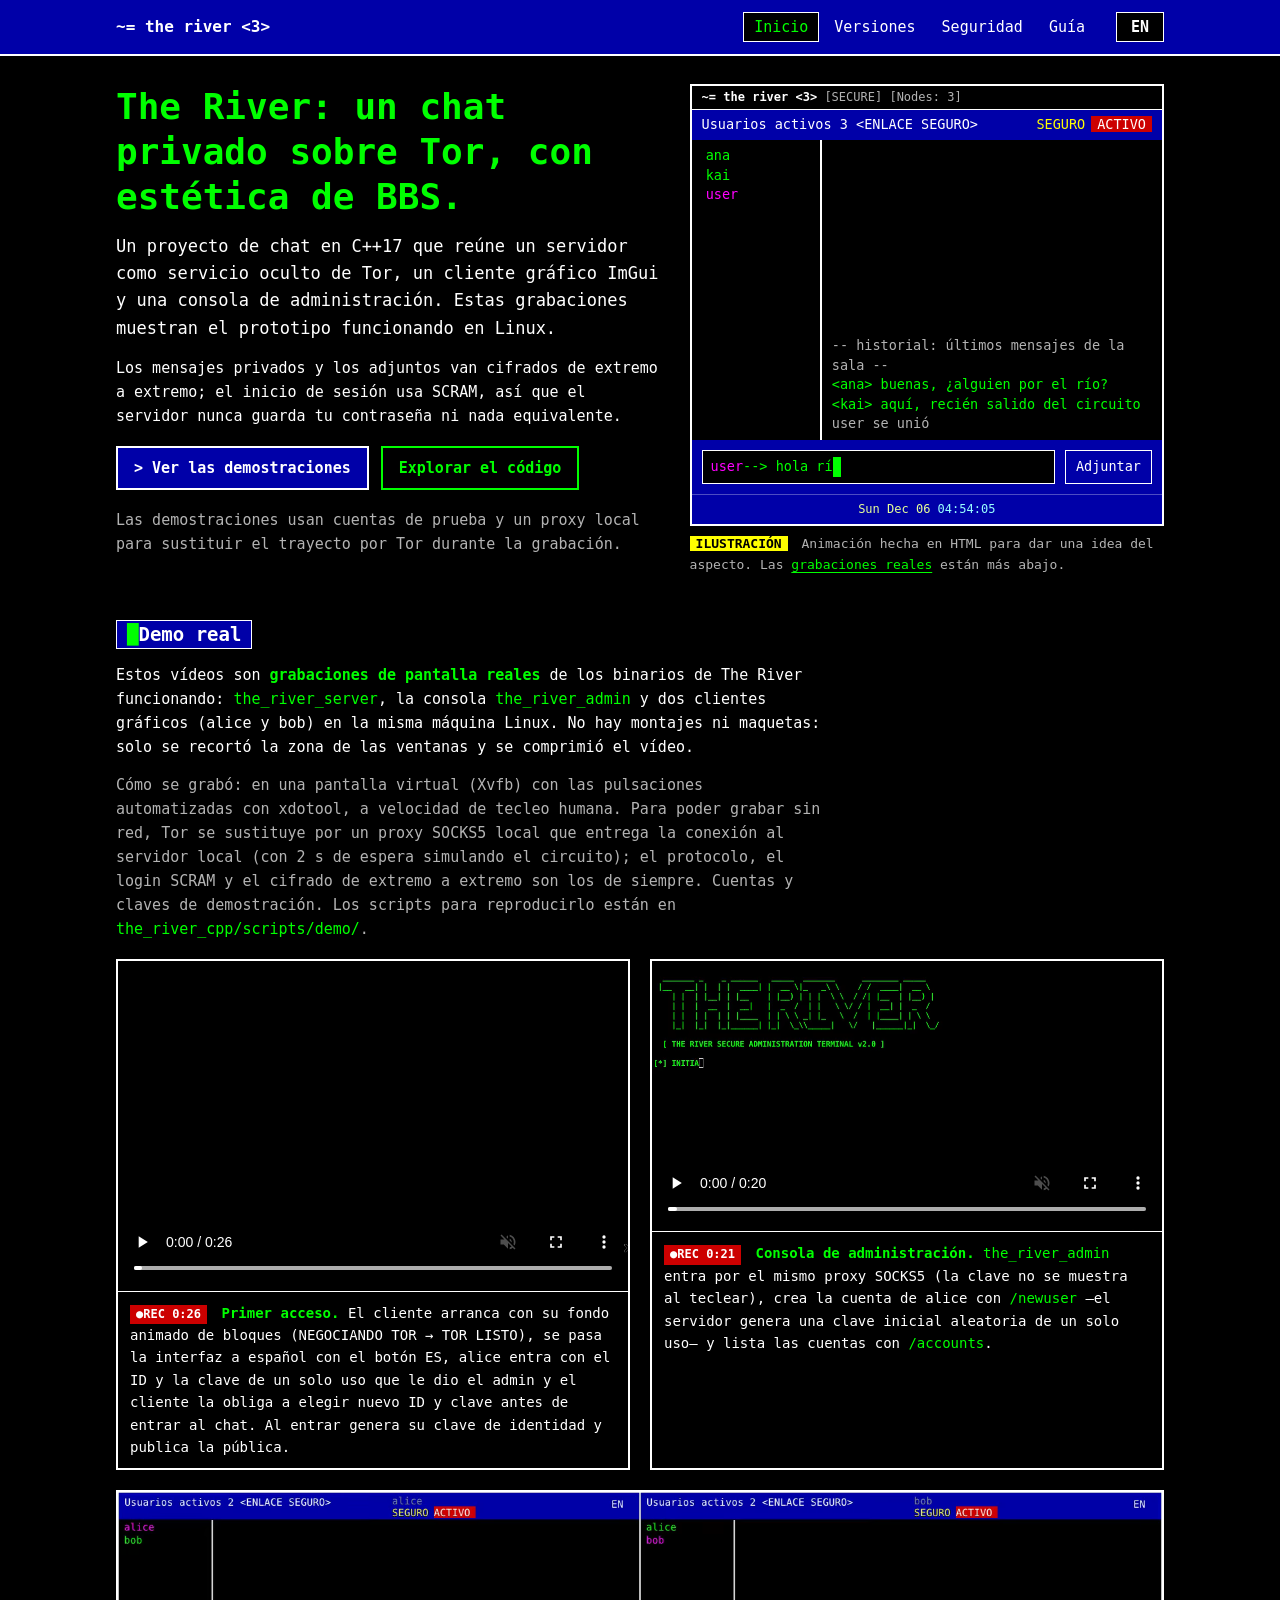
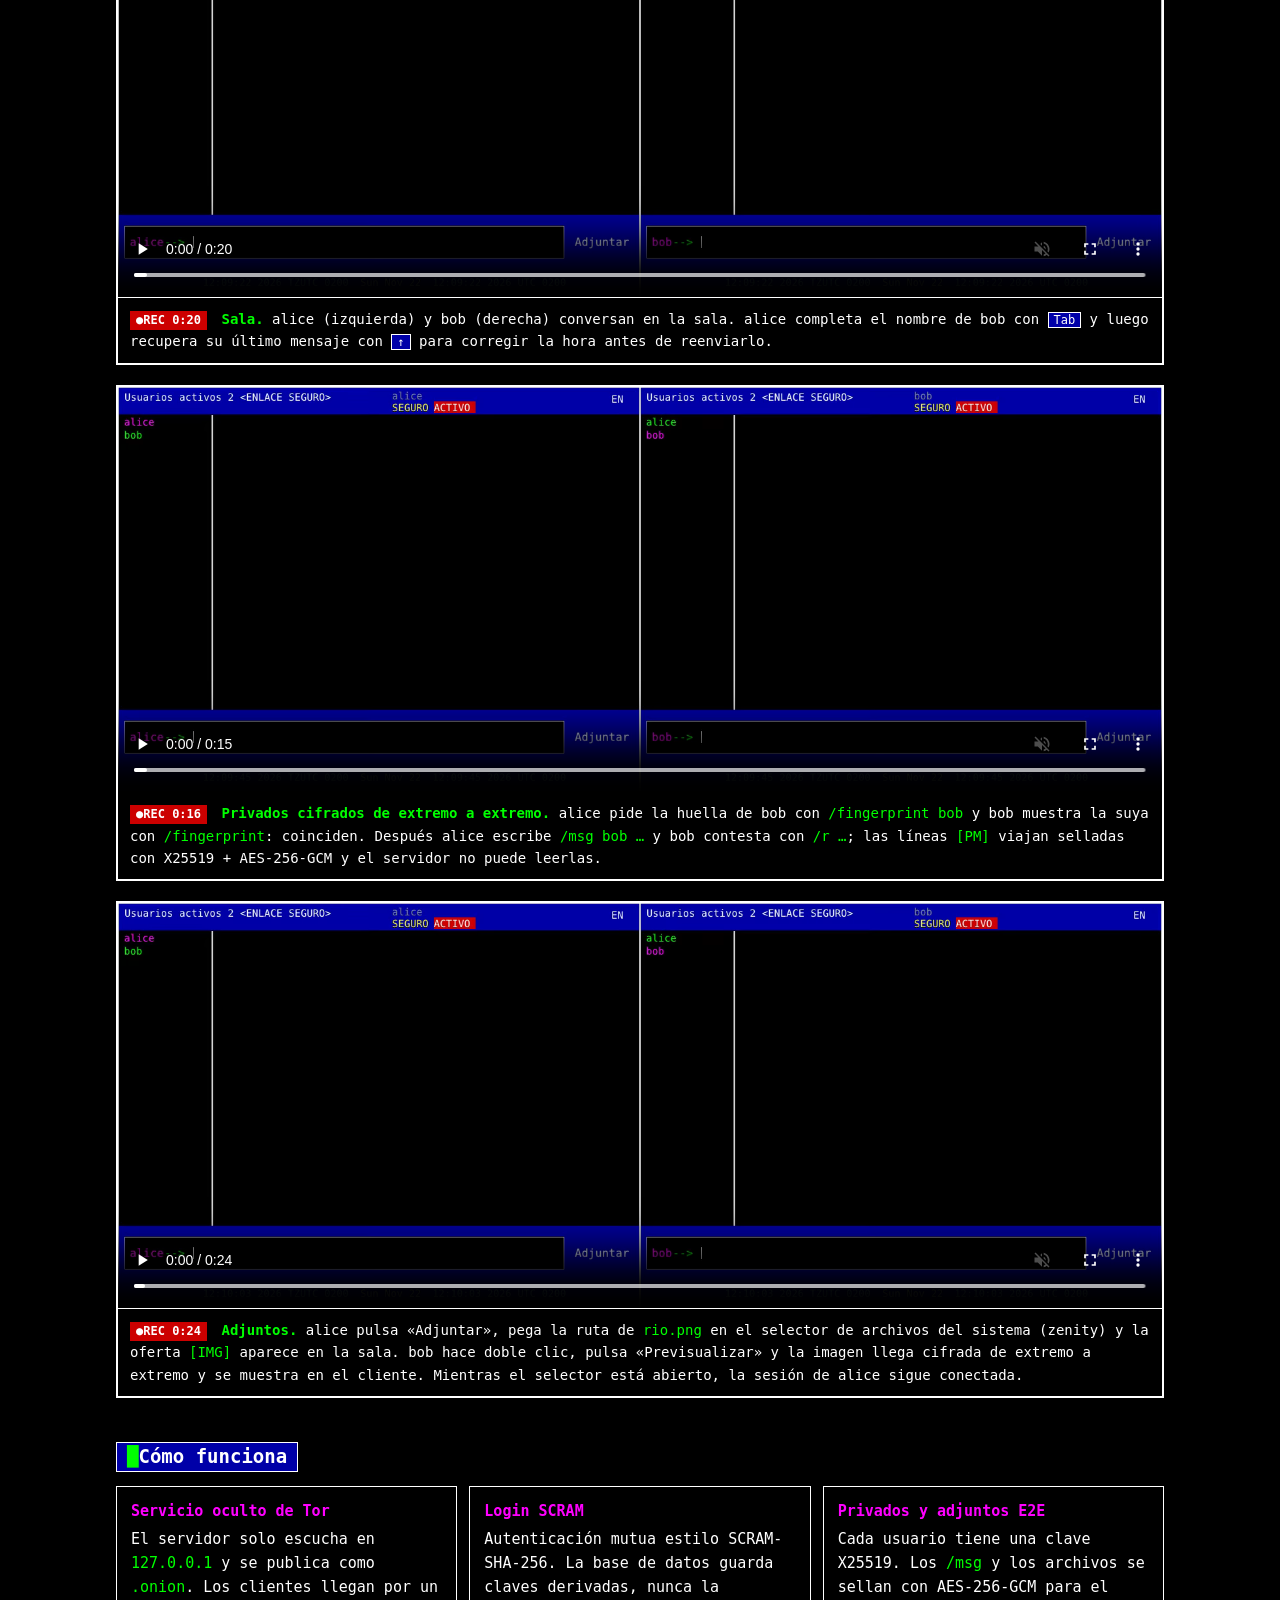
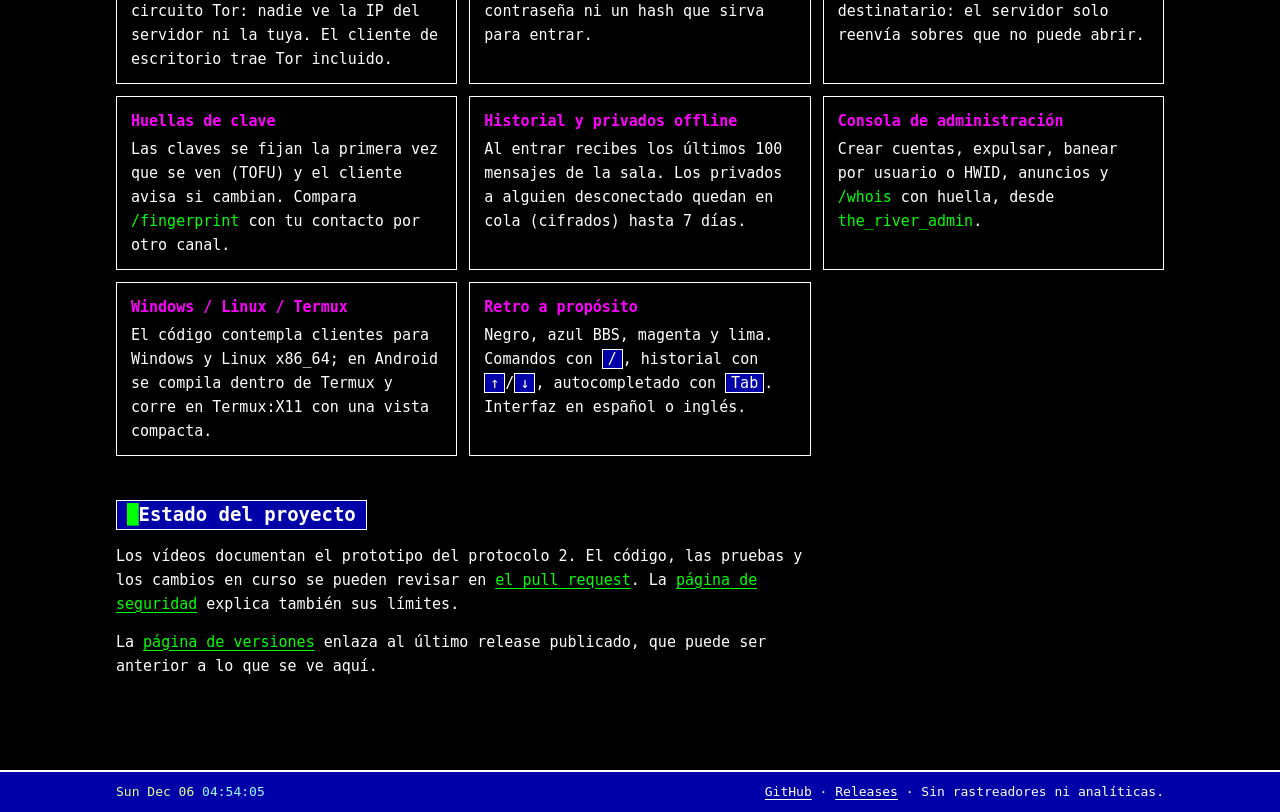
==== commit 29f8413a: "docs(site): present project and clarify release compatibility" ====
--- a/site/index.html
+++ b/site/index.html
@@ -19,7 +19,7 @@
       <nav aria-label="Principal / Main">
         <ul class="nav">
           <li><a href="index.html" aria-current="page"><span lang="es">Inicio</span><span lang="en">Home</span></a></li>
-          <li><a href="download.html"><span lang="es">Descargar</span><span lang="en">Download</span></a></li>
+          <li><a href="download.html"><span lang="es">Versiones</span><span lang="en">Versions</span></a></li>
           <li><a href="security.html"><span lang="es">Seguridad</span><span lang="en">Security</span></a></li>
           <li><a href="guide.html"><span lang="es">Guía</span><span lang="en">Guide</span></a></li>
         </ul>
@@ -32,19 +32,19 @@
     <section class="hero" aria-labelledby="hero-title">
       <div>
         <h1 id="hero-title">
-          <span lang="es">Chat privado sobre Tor, con estética de BBS.</span>
-          <span lang="en">Private chat over Tor, BBS style.</span>
+          <span lang="es">The River: un chat privado sobre Tor, con estética de BBS.</span>
+          <span lang="en">The River: a private chat over Tor, BBS style.</span>
         </h1>
-        <p class="lead" lang="es">The River es una suite de chat en C++17: un servidor que vive como servicio oculto de Tor, un cliente gráfico ImGui para Windows, Linux y Termux, y una consola de administración. Sin cuentas públicas, sin direcciones IP expuestas.</p>
-        <p class="lead" lang="en">The River is a C++17 chat suite: a server that lives as a Tor hidden service, an ImGui desktop client for Windows, Linux and Termux, and an admin console. No public sign-up, no exposed IP addresses.</p>
+        <p class="lead" lang="es">Un proyecto de chat en C++17 que reúne un servidor como servicio oculto de Tor, un cliente gráfico ImGui y una consola de administración. Estas grabaciones muestran el prototipo funcionando en Linux.</p>
+        <p class="lead" lang="en">A C++17 chat project with a Tor hidden-service server, an ImGui graphical client, and an admin console. These recordings show the prototype running on Linux.</p>
         <p lang="es">Los mensajes privados y los adjuntos van cifrados de extremo a extremo; el inicio de sesión usa SCRAM, así que el servidor nunca guarda tu contraseña ni nada equivalente.</p>
         <p lang="en">Private messages and attachments are end-to-end encrypted; login uses SCRAM, so the server never stores your password or anything equivalent to it.</p>
         <div class="btn-row">
-          <a class="btn" href="download.html"><span lang="es">&gt; Descargar el cliente</span><span lang="en">&gt; Download the client</span></a>
-          <a class="btn alt" href="security.html"><span lang="es">Modelo de seguridad</span><span lang="en">Security model</span></a>
+          <a class="btn" href="#demo"><span lang="es">&gt; Ver las demostraciones</span><span lang="en">&gt; Watch the demos</span></a>
+          <a class="btn alt" href="https://github.com/jhulio435m/the_river"><span lang="es">Explorar el código</span><span lang="en">Explore the code</span></a>
         </div>
-        <p class="muted" lang="es">Proyecto de comunidad privada: necesitas que un administrador te dé la dirección <code>.onion</code> y una cuenta.</p>
-        <p class="muted" lang="en">A private-community project: an administrator must give you the <code>.onion</code> address and an account.</p>
+        <p class="muted" lang="es">Las demostraciones usan cuentas de prueba y un proxy local para sustituir el trayecto por Tor durante la grabación.</p>
+        <p class="muted" lang="en">The demos use test accounts and a local proxy in place of the Tor connection while recording.</p>
       </div>
 
       <div class="hero-visual">
@@ -139,7 +139,7 @@
     </section>
 
     <section aria-labelledby="feat-title">
-      <h2 id="feat-title"><span lang="es">Qué trae</span><span lang="en">What you get</span></h2>
+      <h2 id="feat-title"><span lang="es">Cómo funciona</span><span lang="en">How it works</span></h2>
       <ul class="features">
         <li><span class="k"><span lang="es">Servicio oculto de Tor</span><span lang="en">Tor hidden service</span></span>
           <span lang="es">El servidor solo escucha en <code>127.0.0.1</code> y se publica como <code>.onion</code>. Los clientes llegan por un circuito Tor: nadie ve la IP del servidor ni la tuya. El cliente de escritorio trae Tor incluido.</span>
@@ -160,28 +160,20 @@
           <span lang="es">Crear cuentas, expulsar, banear por usuario o HWID, anuncios y <code>/whois</code> con huella, desde <code>the_river_admin</code>.</span>
           <span lang="en">Create accounts, kick, ban by user or HWID, announcements and <code>/whois</code> with fingerprint, from <code>the_river_admin</code>.</span></li>
         <li><span class="k">Windows / Linux / Termux</span>
-          <span lang="es">Binarios listos para Windows y Linux x86_64; en Android se compila dentro de Termux y corre en Termux:X11 con una vista compacta.</span>
-          <span lang="en">Ready-made binaries for Windows and Linux x86_64; on Android it builds inside Termux and runs in Termux:X11 with a compact layout.</span></li>
+          <span lang="es">El código contempla clientes para Windows y Linux x86_64; en Android se compila dentro de Termux y corre en Termux:X11 con una vista compacta.</span>
+          <span lang="en">The code includes clients for Windows and Linux x86_64; on Android it builds inside Termux and runs in Termux:X11 with a compact layout.</span></li>
         <li><span class="k"><span lang="es">Retro a propósito</span><span lang="en">Retro on purpose</span></span>
           <span lang="es">Negro, azul BBS, magenta y lima. Comandos con <kbd>/</kbd>, historial con <kbd>↑</kbd>/<kbd>↓</kbd>, autocompletado con <kbd>Tab</kbd>. Interfaz en español o inglés.</span>
           <span lang="en">Black, BBS blue, magenta and lime. Slash commands, <kbd>↑</kbd>/<kbd>↓</kbd> history, <kbd>Tab</kbd> completion. Spanish or English interface.</span></li>
       </ul>
     </section>
 
-    <section aria-labelledby="start-title">
-      <h2 id="start-title"><span lang="es">Empezar en tres pasos</span><span lang="en">Get started in three steps</span></h2>
-      <ol class="steps">
-        <li lang="es">Descarga el zip de tu plataforma desde <a href="download.html">Descargar</a> y descomprímelo.</li>
-        <li lang="en">Download the zip for your platform from <a href="download.html">Download</a> and unpack it.</li>
-        <li lang="es">Crea <code>tor_data/runtime.env</code> con una sola línea: <code>THE_RIVER_ONION=&lt;tu-direccion&gt;.onion</code> (te la da el administrador).</li>
-        <li lang="en">Create <code>tor_data/runtime.env</code> with a single line: <code>THE_RIVER_ONION=&lt;your-address&gt;.onion</code> (your administrator gives it to you).</li>
-        <li lang="es">Abre el cliente, espera a que Tor conecte (la primera vez puede tardar ~2 minutos) y entra con la cuenta que te dieron. En el primer acceso eliges usuario y contraseña nuevos.</li>
-        <li lang="en">Open the client, wait for Tor to connect (up to ~2 minutes the first time) and sign in with the account you were given. On first login you choose a new username and password.</li>
-      </ol>
-      <div class="btn-row">
-        <a class="btn" href="download.html"><span lang="es">Ir a descargas</span><span lang="en">Go to downloads</span></a>
-        <a class="btn alt" href="guide.html"><span lang="es">Ver comandos</span><span lang="en">See commands</span></a>
-      </div>
+    <section aria-labelledby="project-title">
+      <h2 id="project-title"><span lang="es">Estado del proyecto</span><span lang="en">Project status</span></h2>
+      <p lang="es">Los vídeos documentan el prototipo del protocolo 2. El código, las pruebas y los cambios en curso se pueden revisar en <a href="https://github.com/jhulio435m/the_river/pull/1">el pull request</a>. La <a href="security.html">página de seguridad</a> explica también sus límites.</p>
+      <p lang="en">The videos document the protocol 2 prototype. The code, tests, and ongoing changes are available in <a href="https://github.com/jhulio435m/the_river/pull/1">the pull request</a>. The <a href="security.html">security page</a> also explains its limits.</p>
+      <p lang="es">La <a href="download.html">página de versiones</a> enlaza al último release publicado, que puede ser anterior a lo que se ve aquí.</p>
+      <p lang="en">The <a href="download.html">versions page</a> links to the latest published release, which may predate what is shown here.</p>
     </section>
 
   </main>
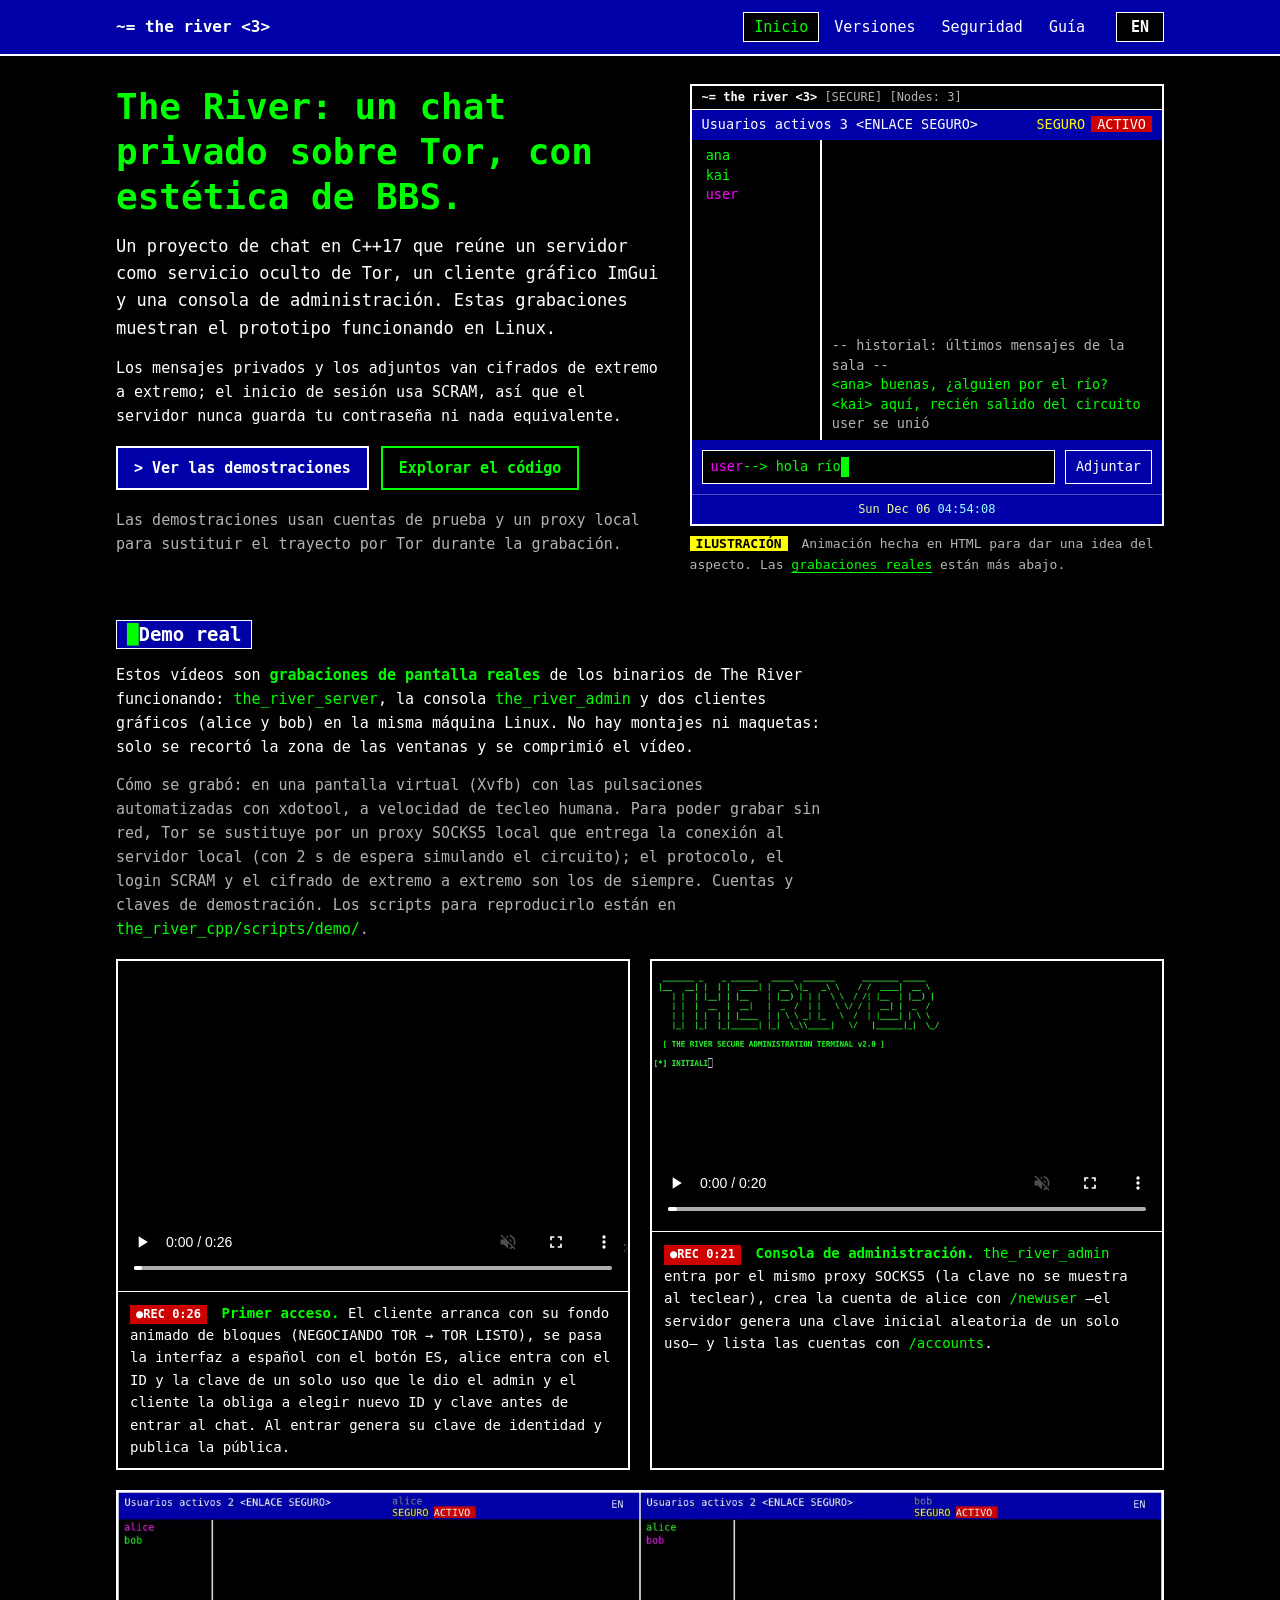
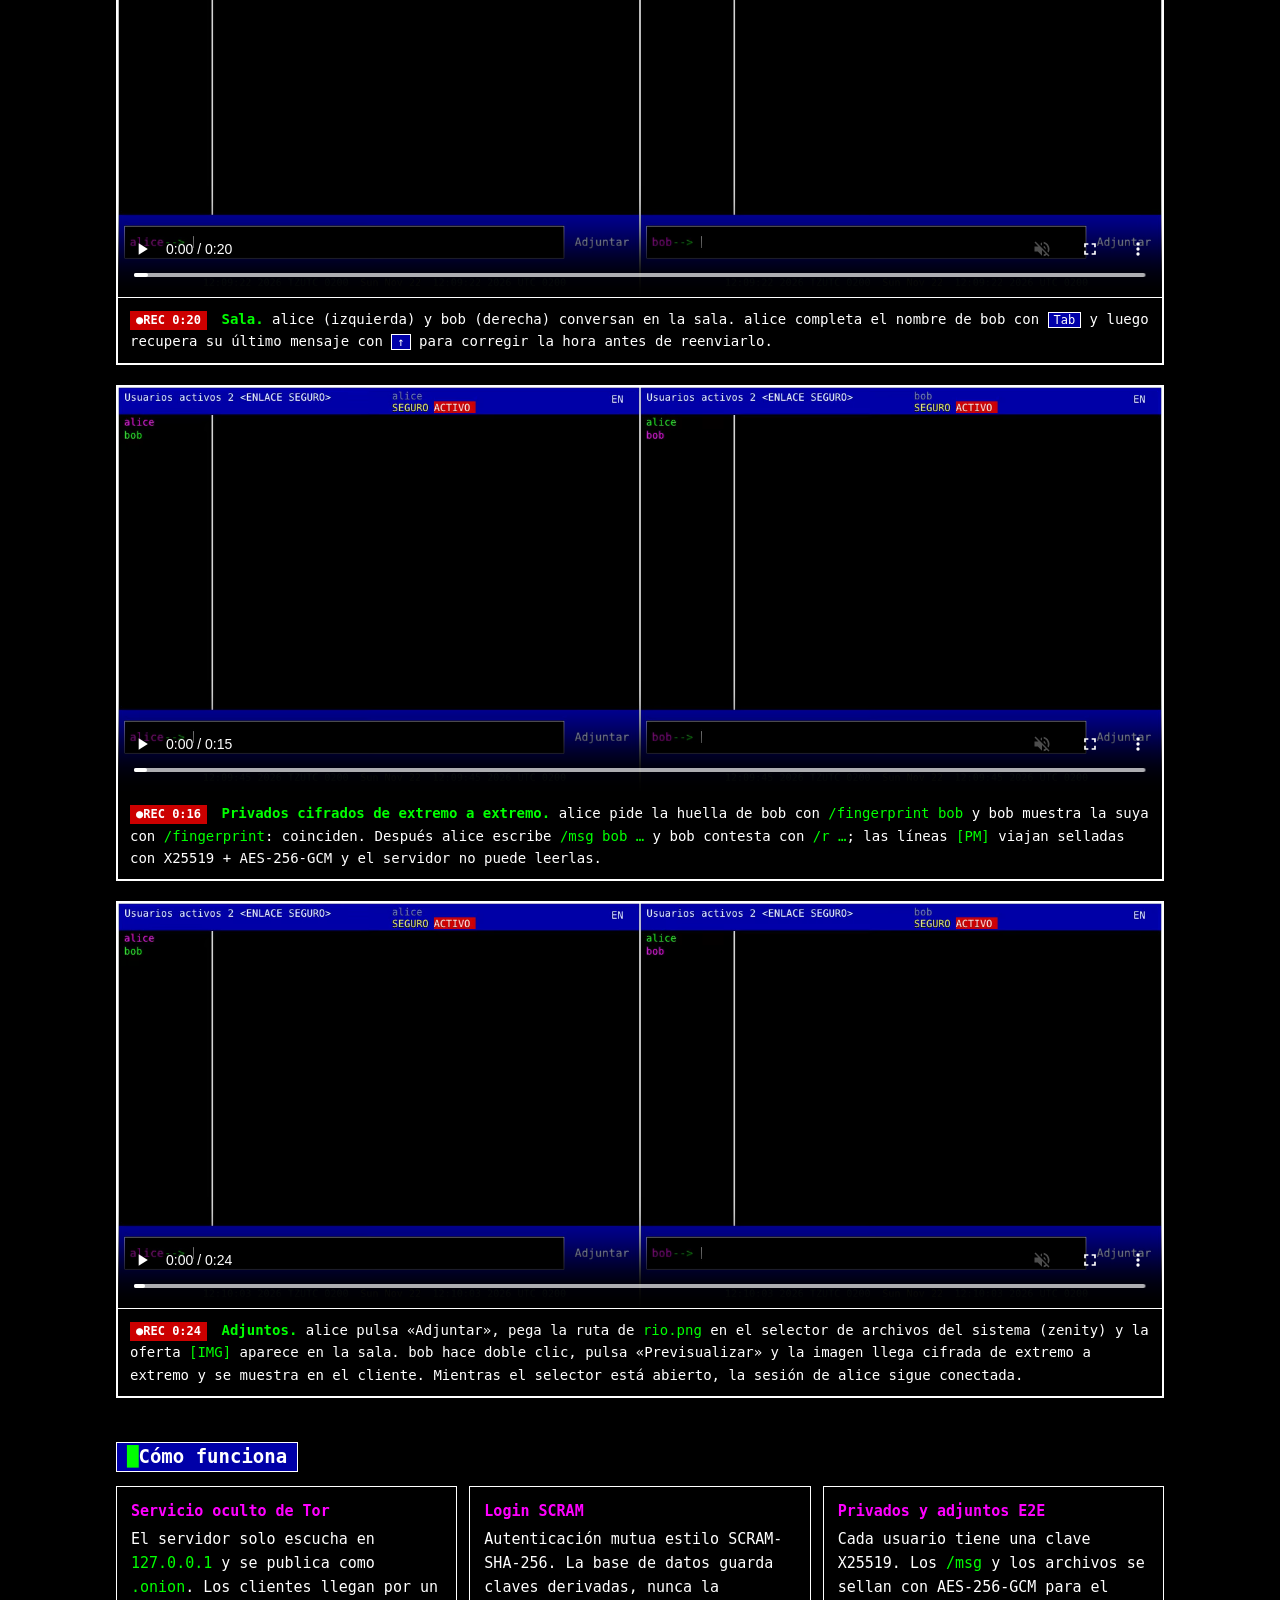
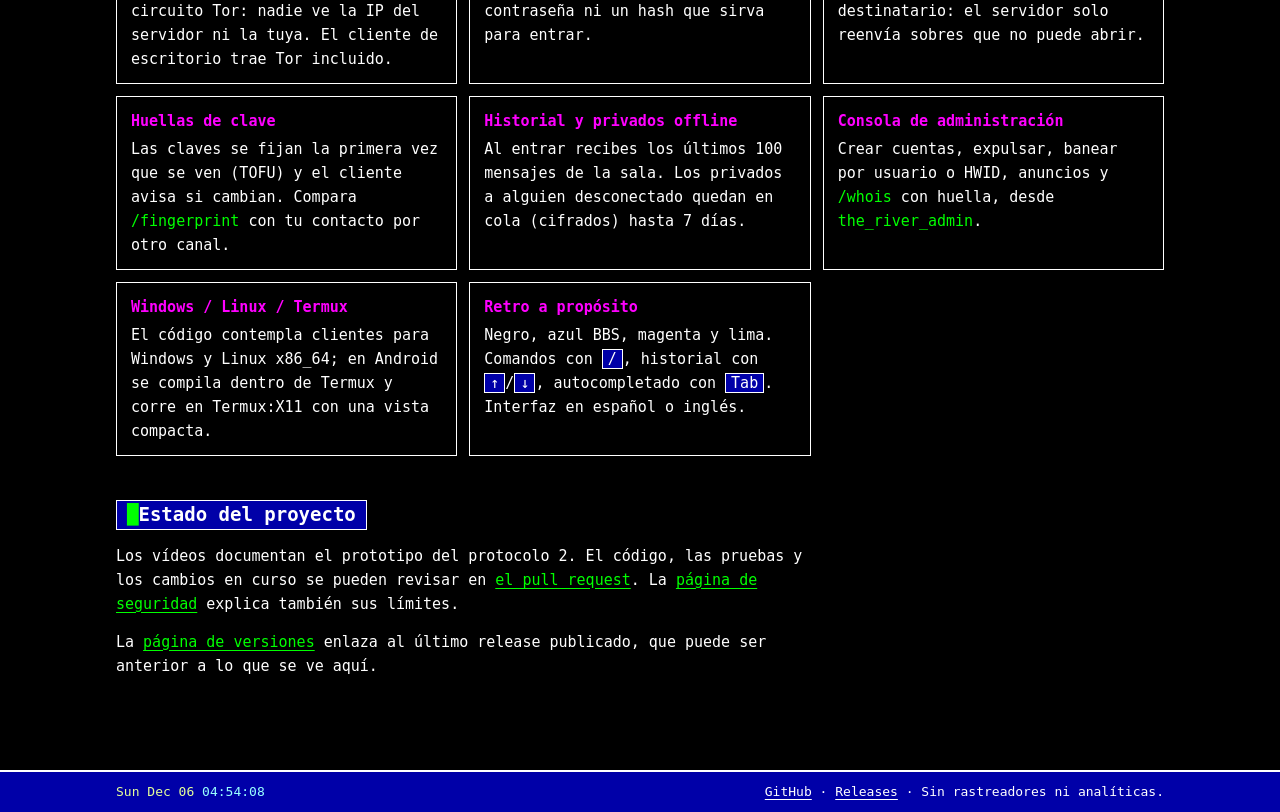
==== commit eb917b18: "docs(site): add canonical sitemap and robots for theriver domain" ====
--- a/site/index.html
+++ b/site/index.html
@@ -7,6 +7,7 @@
   <meta name="description" content="The River: chat privado sobre Tor con mensajes privados cifrados de extremo a extremo, cliente retro para Windows, Linux y Termux.">
   <meta name="theme-color" content="#0000a8">
   <meta name="referrer" content="no-referrer">
+  <link rel="canonical" href="https://theriver.soryntel.com/">
   <link rel="icon" href="assets/favicon.svg" type="image/svg+xml">
   <link rel="stylesheet" href="assets/style.css">
   <script src="assets/site.js"></script>
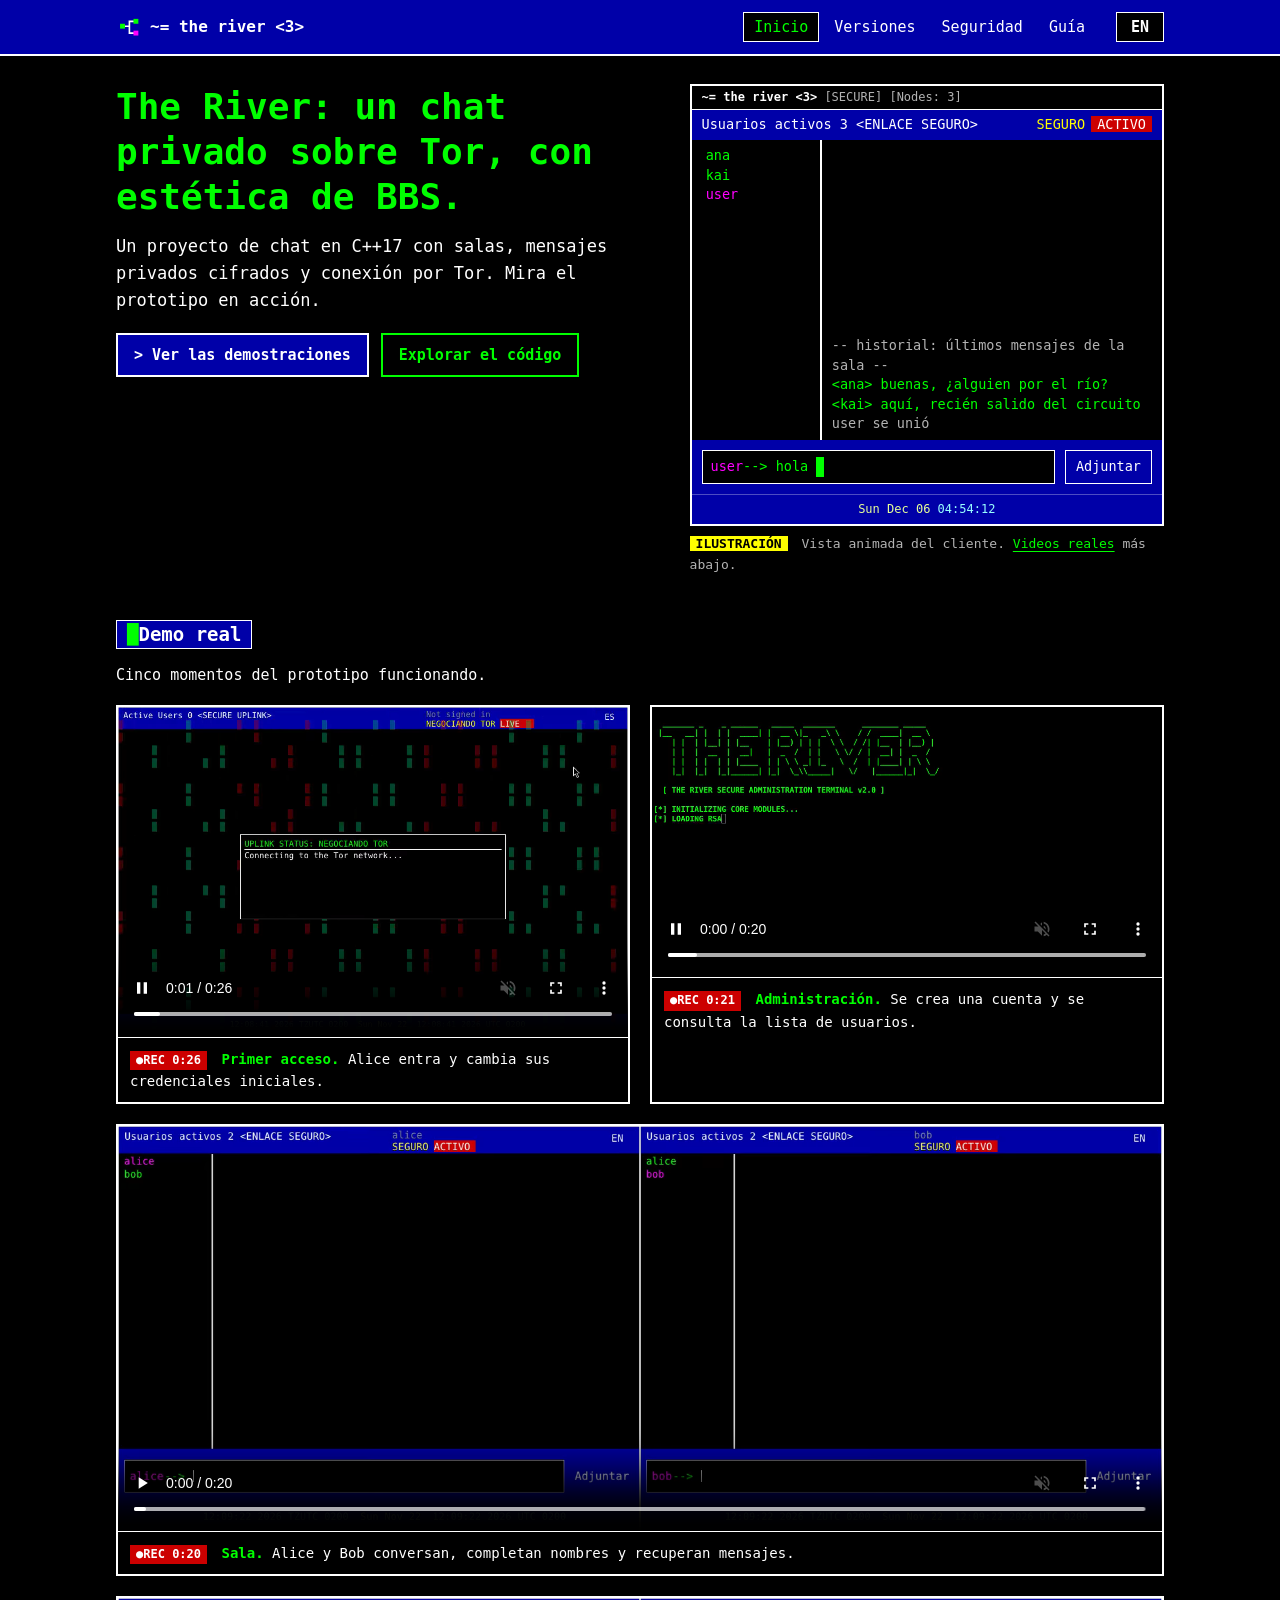
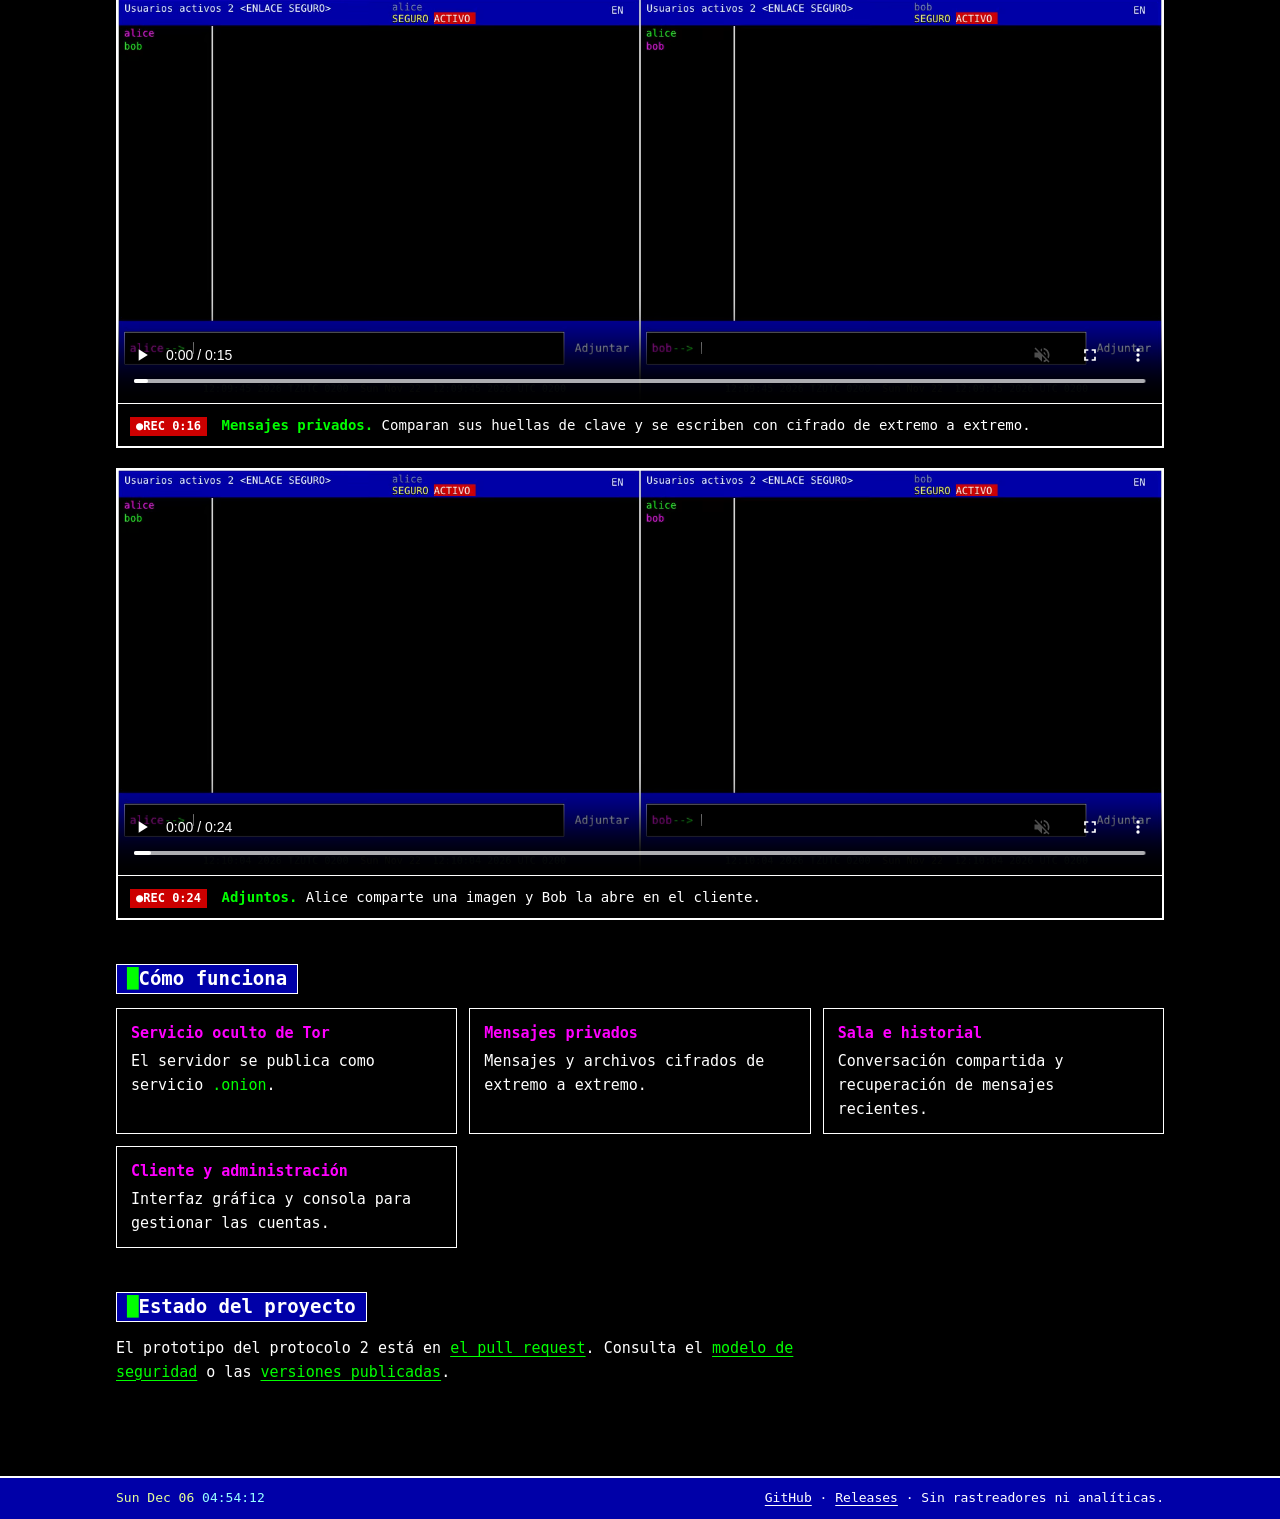
==== commit cb3e6836: "docs(site): shorten showcase and apply selected nodes logo" ====
--- a/site/index.html
+++ b/site/index.html
@@ -8,15 +8,15 @@
   <meta name="theme-color" content="#0000a8">
   <meta name="referrer" content="no-referrer">
   <link rel="canonical" href="https://theriver.soryntel.com/">
-  <link rel="icon" href="assets/favicon.svg" type="image/svg+xml">
-  <link rel="stylesheet" href="assets/style.css">
+  <link rel="icon" href="assets/logo.svg" type="image/svg+xml">
+  <link rel="stylesheet" href="assets/style.css?v=2">
   <script src="assets/site.js"></script>
 </head>
 <body>
   <a class="skip" href="#main"><span lang="es">Saltar al contenido</span><span lang="en">Skip to content</span></a>
   <header class="topbar">
     <div class="topbar-inner">
-      <a class="brand" href="index.html">~= the river &lt;3&gt;</a>
+      <a class="brand" href="index.html"><img src="assets/logo.svg" alt="" width="26" height="26">~= the river &lt;3&gt;</a>
       <nav aria-label="Principal / Main">
         <ul class="nav">
           <li><a href="index.html" aria-current="page"><span lang="es">Inicio</span><span lang="en">Home</span></a></li>
@@ -36,16 +36,12 @@
           <span lang="es">The River: un chat privado sobre Tor, con estética de BBS.</span>
           <span lang="en">The River: a private chat over Tor, BBS style.</span>
         </h1>
-        <p class="lead" lang="es">Un proyecto de chat en C++17 que reúne un servidor como servicio oculto de Tor, un cliente gráfico ImGui y una consola de administración. Estas grabaciones muestran el prototipo funcionando en Linux.</p>
-        <p class="lead" lang="en">A C++17 chat project with a Tor hidden-service server, an ImGui graphical client, and an admin console. These recordings show the prototype running on Linux.</p>
-        <p lang="es">Los mensajes privados y los adjuntos van cifrados de extremo a extremo; el inicio de sesión usa SCRAM, así que el servidor nunca guarda tu contraseña ni nada equivalente.</p>
-        <p lang="en">Private messages and attachments are end-to-end encrypted; login uses SCRAM, so the server never stores your password or anything equivalent to it.</p>
+        <p class="lead" lang="es">Un proyecto de chat en C++17 con salas, mensajes privados cifrados y conexión por Tor. Mira el prototipo en acción.</p>
+        <p class="lead" lang="en">A C++17 chat project with rooms, encrypted private messages, and Tor connectivity. See the prototype in action.</p>
         <div class="btn-row">
           <a class="btn" href="#demo"><span lang="es">&gt; Ver las demostraciones</span><span lang="en">&gt; Watch the demos</span></a>
           <a class="btn alt" href="https://github.com/jhulio435m/the_river"><span lang="es">Explorar el código</span><span lang="en">Explore the code</span></a>
         </div>
-        <p class="muted" lang="es">Las demostraciones usan cuentas de prueba y un proxy local para sustituir el trayecto por Tor durante la grabación.</p>
-        <p class="muted" lang="en">The demos use test accounts and a local proxy in place of the Tor connection while recording.</p>
       </div>
 
       <div class="hero-visual">
@@ -78,17 +74,15 @@
         <div class="term-foot" data-clock aria-hidden="true"><span class="ye">Sun Nov 22</span><span class="cy"> 00:00:00</span></div>
       </figure>
       <p class="mock-label"><span class="tag" lang="es">ILUSTRACIÓN</span><span class="tag" lang="en">ILLUSTRATION</span>
-        <span lang="es">Animación hecha en HTML para dar una idea del aspecto. Las <a href="#demo">grabaciones reales</a> están más abajo.</span>
-        <span lang="en">An HTML animation to give an idea of the look. The <a href="#demo">real recordings</a> are below.</span></p>
+        <span lang="es">Vista animada del cliente. <a href="#demo">Videos reales</a> más abajo.</span>
+        <span lang="en">Animated client preview. <a href="#demo">Real videos</a> below.</span></p>
       </div>
     </section>
 
     <section id="demo" aria-labelledby="demo-title">
       <h2 id="demo-title"><span lang="es">Demo real</span><span lang="en">Real demo</span></h2>
-      <p lang="es">Estos vídeos son <strong>grabaciones de pantalla reales</strong> de los binarios de The River funcionando: <code>the_river_server</code>, la consola <code>the_river_admin</code> y dos clientes gráficos (alice y bob) en la misma máquina Linux. No hay montajes ni maquetas: solo se recortó la zona de las ventanas y se comprimió el vídeo.</p>
-      <p lang="en">These videos are <strong>real screen recordings</strong> of The River binaries running: <code>the_river_server</code>, the <code>the_river_admin</code> console and two GUI clients (alice and bob) on the same Linux machine. No mock-ups or edited composites: the capture was only cropped to the windows and compressed.</p>
-      <p class="muted" lang="es">Cómo se grabó: en una pantalla virtual (Xvfb) con las pulsaciones automatizadas con xdotool, a velocidad de tecleo humana. Para poder grabar sin red, Tor se sustituye por un proxy SOCKS5 local que entrega la conexión al servidor local (con 2 s de espera simulando el circuito); el protocolo, el login SCRAM y el cifrado de extremo a extremo son los de siempre. Cuentas y claves de demostración. Los scripts para reproducirlo están en <code>the_river_cpp/scripts/demo/</code>.</p>
-      <p class="muted" lang="en">How it was recorded: on a virtual display (Xvfb) with keystrokes automated by xdotool at human typing speed. To record offline, Tor is replaced by a local SOCKS5 proxy that hands the connection to the local server (with a 2 s delay standing in for the circuit); the protocol, SCRAM login and end-to-end encryption are the real ones. Demo accounts and keys only. The scripts that reproduce it live in <code>the_river_cpp/scripts/demo/</code>.</p>
+      <p lang="es">Cinco momentos del prototipo funcionando.</p>
+      <p lang="en">Five moments from the working prototype.</p>
 
       <div class="clips">
         <figure class="clip">
@@ -97,8 +91,8 @@
             <source src="media/login.webm" type="video/webm">
           </video>
           <figcaption id="cap-login"><span class="rec">REC 0:26</span>
-            <span lang="es"><strong>Primer acceso.</strong> El cliente arranca con su fondo animado de bloques (NEGOCIANDO TOR → TOR LISTO), se pasa la interfaz a español con el botón ES, alice entra con el ID y la clave de un solo uso que le dio el admin y el cliente la obliga a elegir nuevo ID y clave antes de entrar al chat. Al entrar genera su clave de identidad y publica la pública.</span>
-            <span lang="en"><strong>First access.</strong> The client starts over its animated block background (NEGOCIANDO TOR → TOR LISTO), the UI is switched to Spanish with the ES button, alice signs in with the ID and one-time key the admin gave her, and the client makes her pick a new ID and key before entering the chat. On entry it generates her identity key and publishes the public half.</span></figcaption>
+            <span lang="es"><strong>Primer acceso.</strong> Alice entra y cambia sus credenciales iniciales.</span>
+            <span lang="en"><strong>First access.</strong> Alice signs in and changes her initial credentials.</span></figcaption>
         </figure>
         <figure class="clip">
           <video data-demo muted loop playsinline preload="metadata" width="1012" height="536" poster="media/admin.jpg" aria-describedby="cap-admin">
@@ -106,8 +100,8 @@
             <source src="media/admin.webm" type="video/webm">
           </video>
           <figcaption id="cap-admin"><span class="rec">REC 0:21</span>
-            <span lang="es"><strong>Consola de administración.</strong> <code>the_river_admin</code> entra por el mismo proxy SOCKS5 (la clave no se muestra al teclear), crea la cuenta de alice con <code>/newuser</code> —el servidor genera una clave inicial aleatoria de un solo uso— y lista las cuentas con <code>/accounts</code>.</span>
-            <span lang="en"><strong>Admin console.</strong> <code>the_river_admin</code> connects through the same SOCKS5 proxy (the key is not echoed), creates alice's account with <code>/newuser</code> —the server generates a random one-time initial key— and lists accounts with <code>/accounts</code>.</span></figcaption>
+            <span lang="es"><strong>Administración.</strong> Se crea una cuenta y se consulta la lista de usuarios.</span>
+            <span lang="en"><strong>Administration.</strong> An account is created and the user list is opened.</span></figcaption>
         </figure>
         <figure class="clip wide">
           <video data-demo muted loop playsinline preload="metadata" width="1600" height="620" poster="media/chat.jpg" aria-describedby="cap-chat">
@@ -115,8 +109,8 @@
             <source src="media/chat.webm" type="video/webm">
           </video>
           <figcaption id="cap-chat"><span class="rec">REC 0:20</span>
-            <span lang="es"><strong>Sala.</strong> alice (izquierda) y bob (derecha) conversan en la sala. alice completa el nombre de bob con <kbd>Tab</kbd> y luego recupera su último mensaje con <kbd>↑</kbd> para corregir la hora antes de reenviarlo.</span>
-            <span lang="en"><strong>Room.</strong> alice (left) and bob (right) chat in the room. alice completes bob's name with <kbd>Tab</kbd>, then recalls her last message with <kbd>↑</kbd> to fix the time before sending it again.</span></figcaption>
+            <span lang="es"><strong>Sala.</strong> Alice y Bob conversan, completan nombres y recuperan mensajes.</span>
+            <span lang="en"><strong>Room.</strong> Alice and Bob chat, complete names, and recall messages.</span></figcaption>
         </figure>
         <figure class="clip wide">
           <video data-demo muted loop playsinline preload="metadata" width="1600" height="620" poster="media/private.jpg" aria-describedby="cap-private">
@@ -124,8 +118,8 @@
             <source src="media/private.webm" type="video/webm">
           </video>
           <figcaption id="cap-private"><span class="rec">REC 0:16</span>
-            <span lang="es"><strong>Privados cifrados de extremo a extremo.</strong> alice pide la huella de bob con <code>/fingerprint bob</code> y bob muestra la suya con <code>/fingerprint</code>: coinciden. Después alice escribe <code>/msg bob …</code> y bob contesta con <code>/r …</code>; las líneas <code>[PM]</code> viajan selladas con X25519 + AES-256-GCM y el servidor no puede leerlas.</span>
-            <span lang="en"><strong>End-to-end encrypted private messages.</strong> alice asks for bob's fingerprint with <code>/fingerprint bob</code> and bob shows his own with <code>/fingerprint</code>: they match. Then alice sends <code>/msg bob …</code> and bob replies with <code>/r …</code>; the <code>[PM]</code> lines travel sealed with X25519 + AES-256-GCM and the server cannot read them.</span></figcaption>
+            <span lang="es"><strong>Mensajes privados.</strong> Comparan sus huellas de clave y se escriben con cifrado de extremo a extremo.</span>
+            <span lang="en"><strong>Private messages.</strong> They compare key fingerprints and exchange end-to-end encrypted messages.</span></figcaption>
         </figure>
         <figure class="clip wide">
           <video data-demo muted loop playsinline preload="metadata" width="1600" height="620" poster="media/attachment.jpg" aria-describedby="cap-attachment">
@@ -133,8 +127,8 @@
             <source src="media/attachment.webm" type="video/webm">
           </video>
           <figcaption id="cap-attachment"><span class="rec">REC 0:24</span>
-            <span lang="es"><strong>Adjuntos.</strong> alice pulsa «Adjuntar», pega la ruta de <code>rio.png</code> en el selector de archivos del sistema (zenity) y la oferta <code>[IMG]</code> aparece en la sala. bob hace doble clic, pulsa «Previsualizar» y la imagen llega cifrada de extremo a extremo y se muestra en el cliente. Mientras el selector está abierto, la sesión de alice sigue conectada.</span>
-            <span lang="en"><strong>Attachments.</strong> alice clicks “Adjuntar” (Attach), pastes the path of <code>rio.png</code> into the system file picker (zenity) and the <code>[IMG]</code> offer shows up in the room. bob double-clicks it, presses “Previsualizar” (Preview) and the image arrives end-to-end encrypted and is shown in the client. alice's session stays connected while the picker is open.</span></figcaption>
+            <span lang="es"><strong>Adjuntos.</strong> Alice comparte una imagen y Bob la abre en el cliente.</span>
+            <span lang="en"><strong>Attachments.</strong> Alice shares an image and Bob opens it in the client.</span></figcaption>
         </figure>
       </div>
     </section>
@@ -143,38 +137,24 @@
       <h2 id="feat-title"><span lang="es">Cómo funciona</span><span lang="en">How it works</span></h2>
       <ul class="features">
         <li><span class="k"><span lang="es">Servicio oculto de Tor</span><span lang="en">Tor hidden service</span></span>
-          <span lang="es">El servidor solo escucha en <code>127.0.0.1</code> y se publica como <code>.onion</code>. Los clientes llegan por un circuito Tor: nadie ve la IP del servidor ni la tuya. El cliente de escritorio trae Tor incluido.</span>
-          <span lang="en">The server listens on <code>127.0.0.1</code> only and is published as a <code>.onion</code>. Clients arrive through a Tor circuit: nobody sees the server's IP or yours. The desktop client ships with Tor bundled.</span></li>
-        <li><span class="k"><span lang="es">Login SCRAM</span><span lang="en">SCRAM login</span></span>
-          <span lang="es">Autenticación mutua estilo SCRAM-SHA-256. La base de datos guarda claves derivadas, nunca la contraseña ni un hash que sirva para entrar.</span>
-          <span lang="en">Mutual SCRAM-SHA-256 style authentication. The database keeps derived keys, never the password or a hash that could be replayed to log in.</span></li>
-        <li><span class="k"><span lang="es">Privados y adjuntos E2E</span><span lang="en">E2E private messages and attachments</span></span>
-          <span lang="es">Cada usuario tiene una clave X25519. Los <code>/msg</code> y los archivos se sellan con AES-256-GCM para el destinatario: el servidor solo reenvía sobres que no puede abrir.</span>
-          <span lang="en">Each user has an X25519 key. <code>/msg</code> messages and files are sealed with AES-256-GCM for the recipient: the server only forwards envelopes it cannot open.</span></li>
-        <li><span class="k"><span lang="es">Huellas de clave</span><span lang="en">Key fingerprints</span></span>
-          <span lang="es">Las claves se fijan la primera vez que se ven (TOFU) y el cliente avisa si cambian. Compara <code>/fingerprint</code> con tu contacto por otro canal.</span>
-          <span lang="en">Keys are pinned on first sight (TOFU) and the client warns when they change. Compare <code>/fingerprint</code> with your contact over another channel.</span></li>
-        <li><span class="k"><span lang="es">Historial y privados offline</span><span lang="en">History and offline PMs</span></span>
-          <span lang="es">Al entrar recibes los últimos 100 mensajes de la sala. Los privados a alguien desconectado quedan en cola (cifrados) hasta 7 días.</span>
-          <span lang="en">On login you get the latest 100 room messages. Private messages to someone offline are queued (still encrypted) for up to 7 days.</span></li>
-        <li><span class="k"><span lang="es">Consola de administración</span><span lang="en">Admin console</span></span>
-          <span lang="es">Crear cuentas, expulsar, banear por usuario o HWID, anuncios y <code>/whois</code> con huella, desde <code>the_river_admin</code>.</span>
-          <span lang="en">Create accounts, kick, ban by user or HWID, announcements and <code>/whois</code> with fingerprint, from <code>the_river_admin</code>.</span></li>
-        <li><span class="k">Windows / Linux / Termux</span>
-          <span lang="es">El código contempla clientes para Windows y Linux x86_64; en Android se compila dentro de Termux y corre en Termux:X11 con una vista compacta.</span>
-          <span lang="en">The code includes clients for Windows and Linux x86_64; on Android it builds inside Termux and runs in Termux:X11 with a compact layout.</span></li>
-        <li><span class="k"><span lang="es">Retro a propósito</span><span lang="en">Retro on purpose</span></span>
-          <span lang="es">Negro, azul BBS, magenta y lima. Comandos con <kbd>/</kbd>, historial con <kbd>↑</kbd>/<kbd>↓</kbd>, autocompletado con <kbd>Tab</kbd>. Interfaz en español o inglés.</span>
-          <span lang="en">Black, BBS blue, magenta and lime. Slash commands, <kbd>↑</kbd>/<kbd>↓</kbd> history, <kbd>Tab</kbd> completion. Spanish or English interface.</span></li>
+          <span lang="es">El servidor se publica como servicio <code>.onion</code>.</span>
+          <span lang="en">The server is published as an <code>.onion</code> service.</span></li>
+        <li><span class="k"><span lang="es">Mensajes privados</span><span lang="en">Private messages</span></span>
+          <span lang="es">Mensajes y archivos cifrados de extremo a extremo.</span>
+          <span lang="en">End-to-end encrypted messages and files.</span></li>
+        <li><span class="k"><span lang="es">Sala e historial</span><span lang="en">Room and history</span></span>
+          <span lang="es">Conversación compartida y recuperación de mensajes recientes.</span>
+          <span lang="en">Shared conversation and recent message history.</span></li>
+        <li><span class="k"><span lang="es">Cliente y administración</span><span lang="en">Client and administration</span></span>
+          <span lang="es">Interfaz gráfica y consola para gestionar las cuentas.</span>
+          <span lang="en">Graphical client and a console for managing accounts.</span></li>
       </ul>
     </section>
 
     <section aria-labelledby="project-title">
       <h2 id="project-title"><span lang="es">Estado del proyecto</span><span lang="en">Project status</span></h2>
-      <p lang="es">Los vídeos documentan el prototipo del protocolo 2. El código, las pruebas y los cambios en curso se pueden revisar en <a href="https://github.com/jhulio435m/the_river/pull/1">el pull request</a>. La <a href="security.html">página de seguridad</a> explica también sus límites.</p>
-      <p lang="en">The videos document the protocol 2 prototype. The code, tests, and ongoing changes are available in <a href="https://github.com/jhulio435m/the_river/pull/1">the pull request</a>. The <a href="security.html">security page</a> also explains its limits.</p>
-      <p lang="es">La <a href="download.html">página de versiones</a> enlaza al último release publicado, que puede ser anterior a lo que se ve aquí.</p>
-      <p lang="en">The <a href="download.html">versions page</a> links to the latest published release, which may predate what is shown here.</p>
+      <p lang="es">El prototipo del protocolo 2 está en <a href="https://github.com/jhulio435m/the_river/pull/1">el pull request</a>. Consulta el <a href="security.html">modelo de seguridad</a> o las <a href="download.html">versiones publicadas</a>.</p>
+      <p lang="en">The protocol 2 prototype is in <a href="https://github.com/jhulio435m/the_river/pull/1">the pull request</a>. See the <a href="security.html">security model</a> or the <a href="download.html">published versions</a>.</p>
     </section>
 
   </main>
--- a/site/assets/style.css
+++ b/site/assets/style.css
@@ -62,9 +62,11 @@
   display: flex; flex-wrap: wrap; align-items: center; gap: 8px 20px;
 }
 .brand {
+  display: inline-flex; align-items: center; gap: 8px;
   color: var(--white); text-decoration: none; font-weight: bold; white-space: nowrap;
   font-size: 16px; margin-right: auto;
 }
+.brand img { display: block; width: 26px; height: 26px; flex: none; }
 .brand:hover { background: transparent; color: var(--lime); }
 .brand .heart { color: var(--white); }
 .nav { display: flex; flex-wrap: wrap; gap: 4px; margin: 0; padding: 0; list-style: none; }
